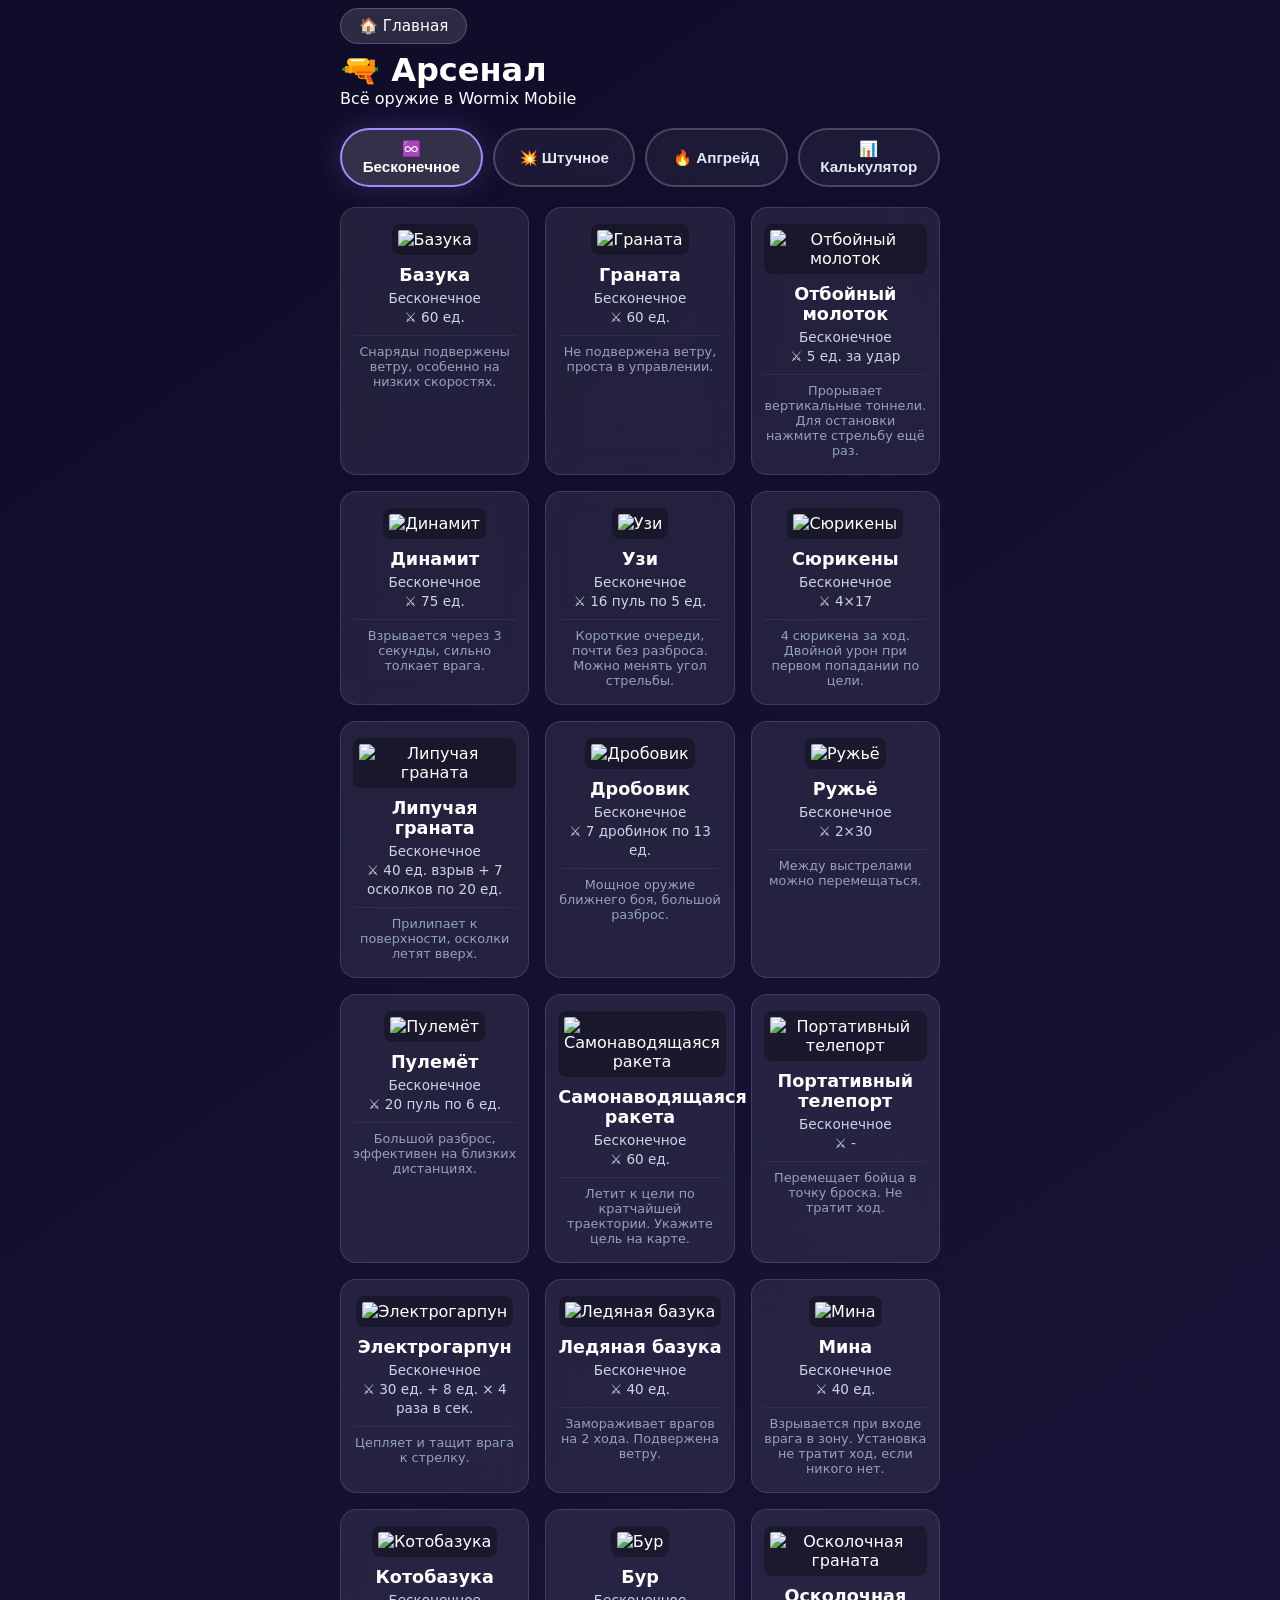
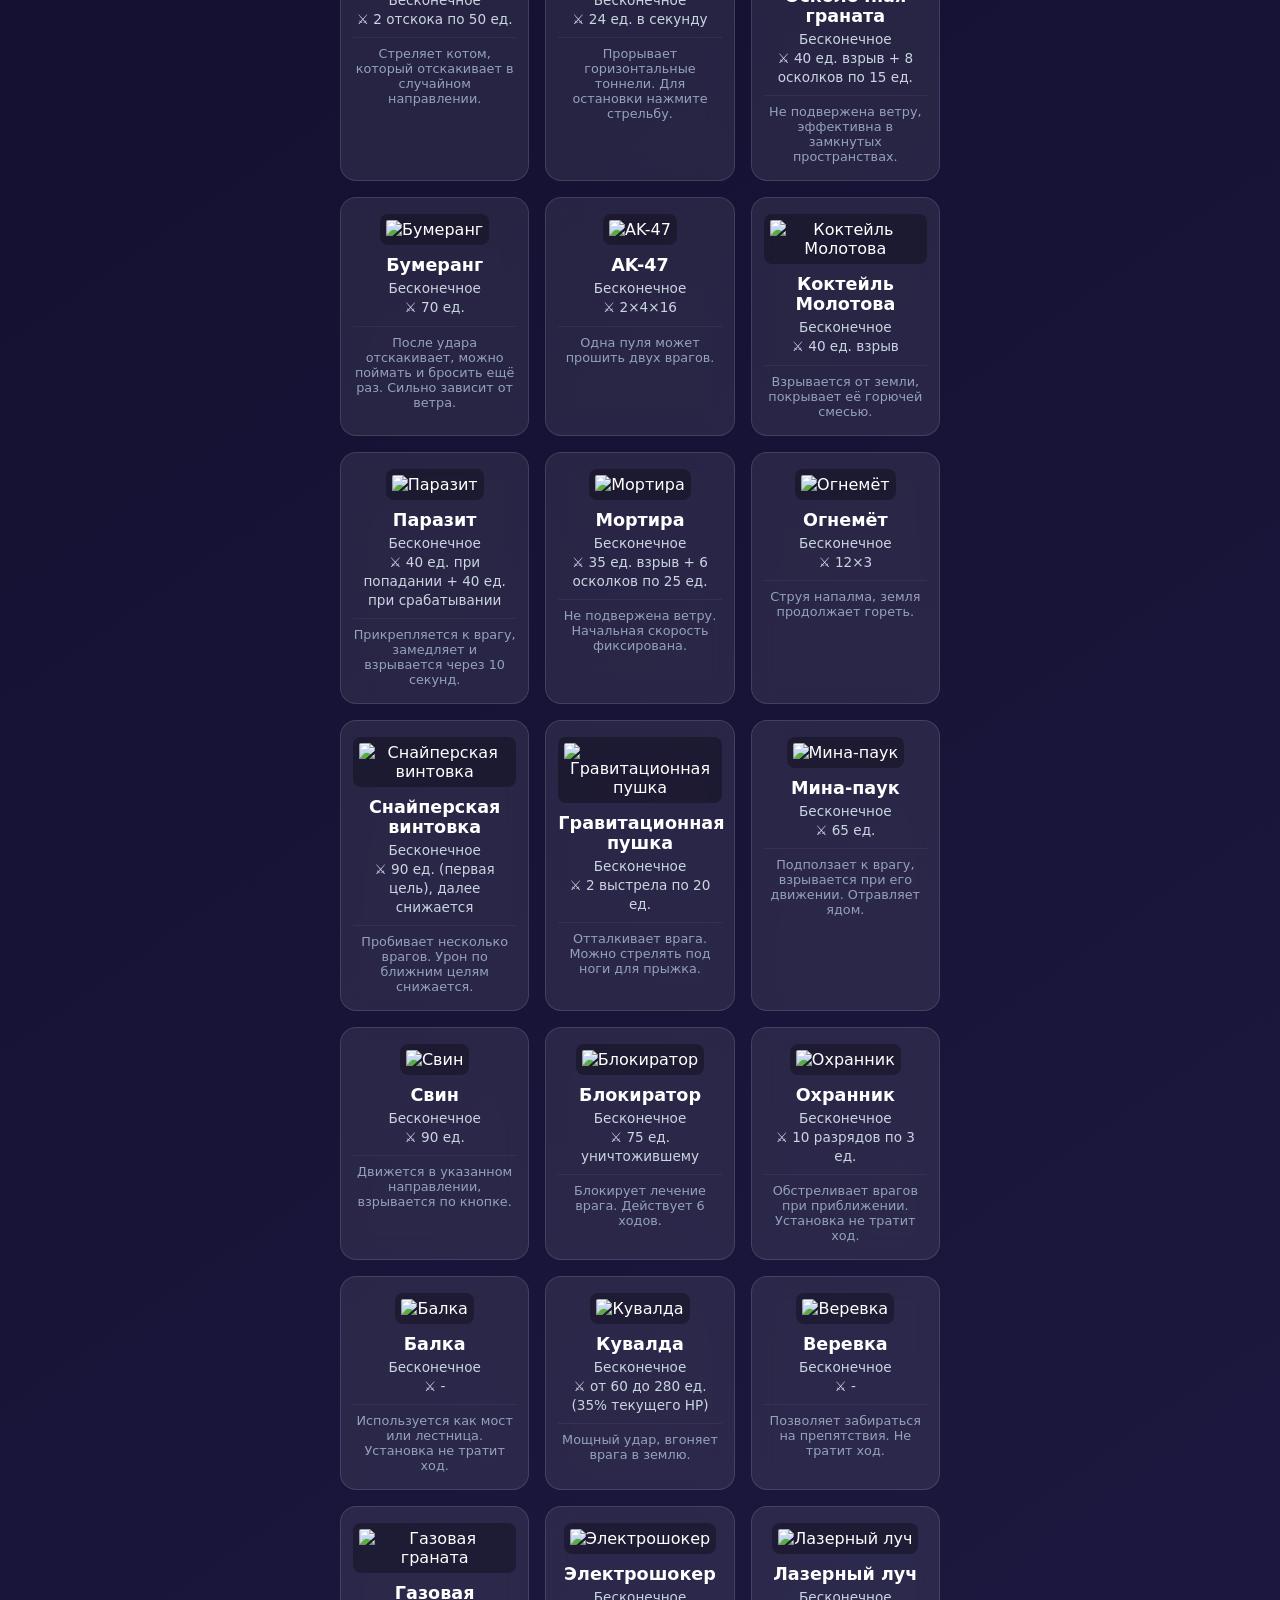
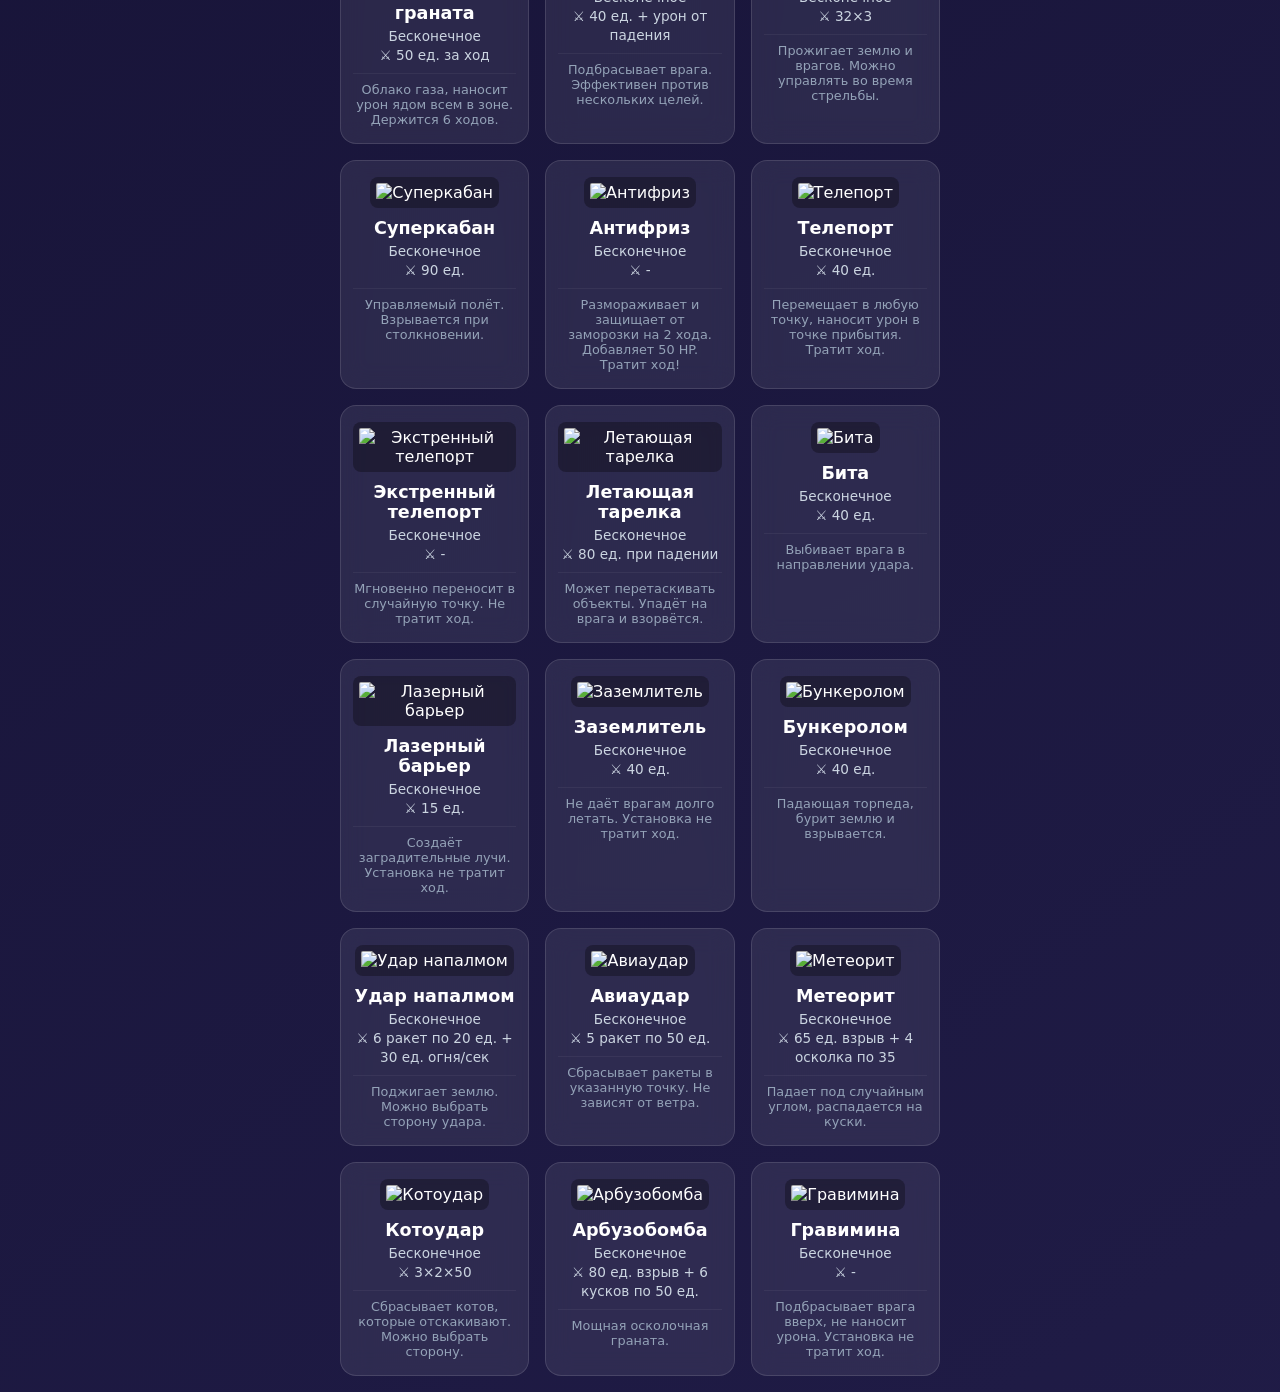
==== arsenal.html @ 3583aa9b "Update arsenal.html" ====
<!DOCTYPE html>
<html lang="ru">
<head>
  <meta charset="UTF-8">
  <meta name="viewport" content="width=device-width, initial-scale=1.0">
  <title>Арсенал — Wormix Information</title>
  <link rel="stylesheet" href="style.css">
  <style>
    /* ===== СТИЛИ ДЛЯ МОДАЛЬНОГО ОКНА (увеличение иконки) ===== */
    .image-modal {
      display: none;
      position: fixed;
      z-index: 9999;
      left: 0;
      top: 0;
      width: 100%;
      height: 100%;
      background-color: rgba(0,0,0,0.85);
      backdrop-filter: blur(6px);
      overflow: auto;
      cursor: pointer;
    }
    .image-modal .modal-content {
      margin: auto;
      display: block;
      max-width: 90%;
      max-height: 90%;
      position: absolute;
      top: 50%;
      left: 50%;
      transform: translate(-50%, -50%);
      border-radius: 12px;
      box-shadow: 0 0 40px rgba(0,0,0,0.8);
    }
    .image-modal .close-btn {
      position: absolute;
      top: 20px;
      right: 35px;
      color: #fff;
      font-size: 40px;
      font-weight: bold;
      transition: 0.3s;
      cursor: pointer;
      z-index: 10000;
      text-shadow: 0 0 20px rgba(0,0,0,0.9);
    }
    .image-modal .close-btn:hover {
      color: #bbb;
    }
  </style>
</head>
<body>
  <!-- Фоновый слой (если есть) -->
  <div id="bg-layer"></div>

  <div class="container">
    <div class="top-nav">
      <a href="index.html" class="back-btn">🏠 Главная</a>
    </div>

    <h1>🔫 Арсенал</h1>
    <p class="subtitle">Всё оружие в Wormix Mobile</p>

    <div class="tabs">
      <button class="tab-btn active" data-tab="infinite">♾️ Бесконечное</button>
      <button class="tab-btn" data-tab="consumable">💥 Штучное</button>
      <button class="tab-btn" data-tab="upgrade">🔥 Апгрейд</button>
      <button class="tab-btn" data-tab="calculator">📊 Калькулятор</button>
    </div>

    <div id="infinite-tab" class="tab-content active">
      <div id="infinite-weapon-list" class="card-grid"></div>
    </div>

    <div id="consumable-tab" class="tab-content">
      <div id="consumable-weapon-list" class="card-grid"></div>
    </div>

    <!-- ===== ОБНОВЛЁННАЯ ВКЛАДКА "АПГРЕЙД" ===== -->
    <div id="upgrade-tab" class="tab-content">
      <p style="color: #fcd34d; text-align: center; font-weight: 600; margin-bottom: 12px;">
        🔥 Больше ресурсов = Дешевле апгрейд.
      </p>
      <div id="upgrade-weapon-list" class="card-grid"></div>
    </div>

    <div id="calculator-tab" class="tab-content">
      <div style="background: rgba(79, 70, 229, 0.1); border-left: 4px solid #818cf8; border-radius: 8px; padding: 16px; margin-bottom: 20px; color: #cbd5e1; font-size: 0.95rem; text-align: left;">
        <p style="margin-bottom: 8px;"><strong>⚠️ Важно:</strong> Точный урон в Wormix рассчитать невозможно – слишком много факторов, которые постоянно меняются: шапки, артефакты, погода, разброс осколков, случайные критические удары и т.д.</p>
        <p style="margin-bottom: 4px;">Но ваш калькулятор решает другую задачу: <strong>не посчитать точный урон, а понять, какое оружие эффективнее при текущих параметрах.</strong></p>
        <p style="margin-top: 8px; font-style: italic; color: #fcd34d;">✨ Магии от калькулятора ждать не стоит.</p>
      </div>

      <p style="color: #94a3b8; text-align: center; margin-bottom: 16px;">Введите свои параметры, чтобы увидеть реальный урон по каждому оружию</p>
      <div style="display: flex; gap: 12px; flex-wrap: wrap; justify-content: center; margin-bottom: 20px;">
        <div style="flex: 1; min-width: 120px;">
          <label style="color: #94a3b8; font-size: 0.9rem;">⚔️ Атака моя</label>
          <input type="number" id="attack-input" value="100" min="0" max="999" style="width:100%; padding:10px; border-radius:12px; border:1px solid rgba(255,255,255,0.15); background:rgba(255,255,255,0.05); color:#fff; font-size:1.1rem;">
        </div>
        <div style="flex: 1; min-width: 120px;">
          <label style="color: #94a3b8; font-size: 0.9rem;">🛡️ Броня противника</label>
          <input type="number" id="armor-input" value="50" min="0" max="999" style="width:100%; padding:10px; border-radius:12px; border:1px solid rgba(255,255,255,0.15); background:rgba(255,255,255,0.05); color:#fff; font-size:1.1rem;">
        </div>
        <button id="calc-btn" style="padding:10px 24px; border-radius:40px; border:none; background:linear-gradient(135deg,#4f46e5,#818cf8); color:#fff; font-weight:700; font-size:1rem; cursor:pointer; transition:0.3s; align-self:flex-end;">Рассчитать</button>
      </div>
      <div id="calculator-results" class="card-grid"></div>

      <div style="margin-top:24px; padding:16px; background:rgba(251,191,36,0.08); border-left:4px solid #fcd34d; border-radius:8px; color:#fcd34d; font-size:0.9rem; text-align:center;">
        ⚠️ Все параметры приблизительные. В реальном бою данные по урону могут отличаться из-за случайных факторов (критические удары, сопротивления, баффы и дебаффы).
      </div>
    </div>
  </div>

  <!-- ===== МОДАЛЬНОЕ ОКНО ДЛЯ УВЕЛИЧЕНИЯ ИКОНКИ ===== -->
  <div id="imageModal" class="image-modal" onclick="closeModal()">
    <span class="close-btn" onclick="closeModal()">&times;</span>
    <img class="modal-content" id="modalImage" src="" alt="Увеличенное изображение">
  </div>

  <script src="arsenal-data.js"></script>
  <script src="render.js"></script>
  <script>
    // Переключение вкладок
    document.querySelectorAll('.tab-btn').forEach(btn => {
      btn.addEventListener('click', function() {
        document.querySelectorAll('.tab-btn').forEach(b => b.classList.remove('active'));
        document.querySelectorAll('.tab-content').forEach(c => c.classList.remove('active'));
        this.classList.add('active');
        const tabId = this.dataset.tab + '-tab';
        document.getElementById(tabId).classList.add('active');
        if (tabId === 'calculator-tab') {
          calculateDamage();
        }
      });
    });

    // ===== ФУНКЦИИ ДЛЯ МОДАЛЬНОГО ОКНА =====
    function openModal(imageSrc) {
      const modal = document.getElementById('imageModal');
      const modalImg = document.getElementById('modalImage');
      modal.style.display = 'block';
      modalImg.src = imageSrc;
      document.body.style.overflow = 'hidden';
    }

    function closeModal() {
      const modal = document.getElementById('imageModal');
      modal.style.display = 'none';
      document.body.style.overflow = '';
    }

    document.addEventListener('keydown', function(e) {
      if (e.key === 'Escape') closeModal();
    });

    // ========== ПАРСИНГ УРОНА ==========
    function parseDamageValue(damageStr) {
      if (!damageStr || damageStr === '—') return { type: 'none', base: 0, display: damageStr || '—', formula: '-' };
      const display = damageStr;

      const rangeMatch = damageStr.match(/от\s*(\d+)\s*(?:до|-)\s*(\d+)/i) || damageStr.match(/(\d+)\s*[-–—]\s*(\d+)/);
      if (rangeMatch) {
        const min = parseInt(rangeMatch[1]), max = parseInt(rangeMatch[2]);
        return { type: 'range', min, max, display, formula: `${min}–${max}` };
      }

      const explosionMatch = damageStr.match(/(\d+)\s*(?:ед\.?)?\s*(?:от\s*)?(?:взрыв|урон)\s*\+\s*(\d+)\s*(?:осколк(?:а|ов)?|куск(?:а|ов)?|част(?:и|ей)?)\s*по\s*(\d+)/i);
      if (explosionMatch) {
        const direct = parseInt(explosionMatch[1]);
        const count = parseInt(explosionMatch[2]);
        const per = parseInt(explosionMatch[3]);
        const base = direct + count * per;
        const formula = `${direct} ед. от взрыва + ${count}×${per} осколки`;
        return { type: 'explosion', direct, count, per, base, display, formula };
      }

      const explosionMultMatch = damageStr.match(/(\d+)\s*(?:ед\.?)?\s*(?:от\s*)?(?:взрыв|урон)\s*\+\s*(\d+)\s*[×x*]\s*(\d+)/i);
      if (explosionMultMatch) {
        const direct = parseInt(explosionMultMatch[1]);
        const count = parseInt(explosionMultMatch[2]);
        const per = parseInt(explosionMultMatch[3]);
        const base = direct + count * per;
        const formula = `${direct} ед. от взрыва + ${count}×${per} осколки`;
        return { type: 'explosion', direct, count, per, base, display, formula };
      }

      const sumMultMatch = damageStr.match(/(\d+)\s*(?:ед\.?)?\s*\+\s*(\d+)\s*[×x*]\s*(\d+)/i);
      if (sumMultMatch) {
        const direct = parseInt(sumMultMatch[1]);
        const count = parseInt(sumMultMatch[2]);
        const per = parseInt(sumMultMatch[3]);
        const base = direct + count * per;
        const formula = `${direct} ед. + ${count}×${per}`;
        return { type: 'explosion', direct, count, per, base, display, formula };
      }

      const hitsMatch = damageStr.match(/(\d+)\s*(?:пуль|осколк(?:а|ов)?|дробинок|ракет|снарядов|разрядов|удар|раз|раза|отскок(?:а|ов)?|выстрел(?:а|ов)?|очеред(?:и|ей)?|кота|кот)\s*по\s*(\d+)/i);
      if (hitsMatch) {
        const count = parseInt(hitsMatch[1]);
        const per = parseInt(hitsMatch[2]);
        const base = count * per;
        const formula = `${count}×${per}`;
        return { type: 'mult', count, per, base, display, formula };
      }

      const multMatch = damageStr.match(/(\d+)\s*[×x*]\s*(\d+)/i);
      if (multMatch) {
        const count = parseInt(multMatch[1]);
        const per = parseInt(multMatch[2]);
        const base = count * per;
        return { type: 'mult', count, per, base, display, formula: `${count}×${per}` };
      }

      const firstNum = damageStr.match(/(\d+)/);
      if (firstNum) {
        const base = parseInt(firstNum[1]);
        return { type: 'simple', base, display, formula: `${base}` };
      }

      return { type: 'none', base: 0, display, formula: '-' };
    }

    // ========== КАЛЬКУЛЯТОР ==========
    function calculateDamage() {
      const container = document.getElementById('calculator-results');
      const attack = parseInt(document.getElementById('attack-input').value) || 0;
      const armor = parseInt(document.getElementById('armor-input').value) || 0;
      if (!container) return;
      container.innerHTML = '';

      const allWeapons = [];
      const excludedIds = [32, 29, 44, 10, 14, 3, 17, 22, 34, 12, 21, 24, 28, 20, 49];

      if (typeof infiniteWeapons !== 'undefined') {
        infiniteWeapons.forEach(w => {
          if (excludedIds.includes(w.id)) return;
          const parsed = parseDamageValue(w.damage);
          if (parsed.type !== 'none' && parsed.base > 0) allWeapons.push({ ...w, parsed, type: 'Бесконечное' });
        });
      }

      if (typeof upgradeWeapons !== 'undefined') {
        upgradeWeapons.forEach(w => {
          if (excludedIds.includes(w.id)) return;
          const parsed = parseDamageValue(w.damage);
          if (parsed.type !== 'none' && parsed.base > 0) allWeapons.push({ ...w, parsed, type: 'Апгрейд' });
        });
      }

      if (allWeapons.length === 0) {
        container.innerHTML = '<p style="color:#94a3b8; text-align:center;">Нет оружия с числовым уроном</p>';
        return;
      }

      allWeapons.sort((a, b) => b.parsed.base - a.parsed.base);
      const denom = attack + armor;
      const coeff = denom === 0 ? 0 : attack / denom;

      allWeapons.forEach(w => {
        const card = document.createElement('div');
        card.className = 'card';

        if (w.parsed.type === 'range') {
          const minReal = Math.round(w.parsed.min * coeff);
          const maxReal = Math.round(w.parsed.max * coeff);
          card.innerHTML = `
            <div class="card-icon"><img src="${w.image}" alt="${w.name}" loading="lazy"></div>
            <h3>${w.name}</h3>
            <div class="info">${w.type}</div>
            <div class="info">⚔️ Базовый урон: ${w.parsed.formula}</div>
            <div class="info" style="color:#fcd34d; font-weight:700; font-size:1.1rem;">💥 Реальный урон: ${minReal}–${maxReal}</div>
            <div class="info" style="font-size:0.85rem; color:#fff; font-weight:700; text-shadow:0 0 10px rgba(0,0,0,0.8);">(при атаке ${attack} / броне ${armor})</div>
          `;
        } else if (w.parsed.type === 'explosion') {
          const directReal = Math.round(w.parsed.direct * coeff);
          const perReal = Math.round(w.parsed.per * coeff);
          const count = w.parsed.count;
          const totalReal = Math.round(w.parsed.base * coeff);
          const detail = `${directReal} ед. от взрыва + ${count}×${perReal} осколки`;
          card.innerHTML = `
            <div class="card-icon"><img src="${w.image}" alt="${w.name}" loading="lazy"></div>
            <h3>${w.name}</h3>
            <div class="info">${w.type}</div>
            <div class="info">⚔️ Базовый урон: ${w.parsed.formula}</div>
            <div class="info" style="color:#fcd34d; font-weight:700; font-size:1.1rem;">💥 Реальный урон: ${totalReal} (${detail})</div>
            <div class="info" style="font-size:0.85rem; color:#fff; font-weight:700; text-shadow:0 0 10px rgba(0,0,0,0.8);">(при атаке ${attack} / броне ${armor})</div>
          `;
        } else if (w.parsed.type === 'mult') {
          const totalReal = Math.round(w.parsed.base * coeff);
          card.innerHTML = `
            <div class="card-icon"><img src="${w.image}" alt="${w.name}" loading="lazy"></div>
            <h3>${w.name}</h3>
            <div class="info">${w.type}</div>
            <div class="info">⚔️ Базовый урон: ${w.parsed.formula}</div>
            <div class="info" style="color:#fcd34d; font-weight:700; font-size:1.1rem;">💥 Реальный урон: ${totalReal}</div>
            <div class="info" style="font-size:0.85rem; color:#fff; font-weight:700; text-shadow:0 0 10px rgba(0,0,0,0.8);">(при атаке ${attack} / броне ${armor})</div>
          `;
        } else {
          const totalReal = Math.round(w.parsed.base * coeff);
          card.innerHTML = `
            <div class="card-icon"><img src="${w.image}" alt="${w.name}" loading="lazy"></div>
            <h3>${w.name}</h3>
            <div class="info">${w.type}</div>
            <div class="info">⚔️ Базовый урон: ${w.parsed.formula}</div>
            <div class="info" style="color:#fcd34d; font-weight:700; font-size:1.1rem;">💥 Реальный урон: ${totalReal}</div>
            <div class="info" style="font-size:0.85rem; color:#fff; font-weight:700; text-shadow:0 0 10px rgba(0,0,0,0.8);">(при атаке ${attack} / броне ${armor})</div>
          `;
        }
        container.appendChild(card);
      });
    }

    document.addEventListener('DOMContentLoaded', function() {
      if (document.getElementById('calculator-tab').classList.contains('active')) calculateDamage();
      document.getElementById('calc-btn').addEventListener('click', calculateDamage);
      ['attack-input', 'armor-input'].forEach(id => {
        document.getElementById(id).addEventListener('input', calculateDamage);
      });
    });
  </script>
</body>
</html>
---- style.css ----
/* ========================================
   ОСНОВНЫЕ СТИЛИ (для всех страниц)
======================================== */
* {
  margin: 0;
  padding: 0;
  box-sizing: border-box;
}

body {
  font-family: system-ui, -apple-system, sans-serif;
  min-height: 100vh;
  padding: 16px;
  color: #fff;
  background: linear-gradient(145deg, #0f0c29, #302b63, #24243e);
  background-size: 400% 400%;
  animation: gradientMove 20s ease infinite;
  position: relative;
}

@keyframes gradientMove {
  0% { background-position: 0% 50%; }
  50% { background-position: 100% 50%; }
  100% { background-position: 0% 50%; }
}

/* ===== ФОНОВЫЙ СЛОЙ С ИКОНКАМИ ===== */
#bg-layer {
  position: fixed;
  top: 0;
  left: 0;
  width: 100%;
  height: 100%;
  z-index: 0;
  pointer-events: none;
  overflow: hidden;
}

.bg-icon {
  position: absolute;
  object-fit: contain;
  transition: transform 0.3s;
}

.bg-icon:hover {
  opacity: 0.15 !important;
  transform: scale(1.1);
}

/* ===== КОНТЕЙНЕР ===== */
.container {
  position: relative;
  z-index: 1;
  max-width: 600px;
  margin: 0 auto;
}

/* ===== ЗАГОЛОВОК ===== */
header {
  text-align: center;
  margin-bottom: 24px;
}

header h1 {
  font-size: 3.5rem;
  margin-bottom: 0;
  background: linear-gradient(135deg, #f7f7fc, #c4b5fd);
  -webkit-background-clip: text;
  -webkit-text-fill-color: transparent;
  text-shadow: 0 0 40px rgba(196, 181, 253, 0.3);
  letter-spacing: 4px;
}

header .subtitle {
  font-size: 1.2rem;
  color: #e2e8f0;
  text-shadow: 0 0 20px rgba(0,0,0,0.7);
  margin-top: -8px;
  text-transform: lowercase;
  letter-spacing: 6px;
  opacity: 0.8;
}

/* ===== КНОПКИ ГЛАВНОЙ ===== */
.menu {
  display: grid;
  grid-template-columns: 1fr 1fr;
  gap: 16px;
}

.menu-btn {
  position: relative;
  display: flex;
  flex-direction: column;
  align-items: center;
  justify-content: center;
  aspect-ratio: 1 / 1;
  background: rgba(255, 255, 255, 0.08);
  backdrop-filter: blur(12px);
  border: 2px solid rgba(255, 255, 255, 0.15);
  border-radius: 24px;
  text-decoration: none;
  color: #fff;
  font-weight: 700;
  overflow: hidden;
  box-shadow: 0 8px 32px rgba(0,0,0,0.5);
  cursor: pointer;
  transition: all 0.3s ease;
}

.menu-btn:hover {
  transform: scale(1.06);
  border-color: #a78bfa;
  box-shadow: 0 0 40px rgba(167, 139, 250, 0.4), 0 8px 32px rgba(0,0,0,0.5);
}

.menu-btn::before {
  content: '';
  position: absolute;
  inset: 0;
  background-size: cover;
  background-position: center;
  opacity: 0.9;
  filter: none;
  transition: 0.3s;
}

/* ===== ПЕРСОНАЖИ ===== */
.menu-btn[data-char="dragon"]::before {
  background: url('https://i.ibb.co/Pvs3f2sr/Screenshot-20260902-161443-Wormix.jpg') no-repeat center center/cover;
}
.menu-btn[data-char="demon"]::before {
  background: url('https://i.ibb.co/Y4DSnW4d/Screenshot-20260902-161455-Wormix.jpg') no-repeat center center/cover;
}
.menu-btn[data-char="robot"]::before {
  background: url('https://i.ibb.co/KzxwXpwc/Screenshot-20260902-161448-Wormix.jpg') no-repeat center center/cover;
}
.menu-btn[data-char="cat"]::before {
  background: url('https://i.ibb.co/trCgGvK/Screenshot-20260902-161503-Wormix.jpg') no-repeat center center/cover;
}
.menu-btn[data-char="dog"]::before {
  background: url('https://i.ibb.co/ZpFR7BGc/Screenshot-20260902-161452-Wormix.jpg') no-repeat center center/cover;
}
.menu-btn[data-char="hare"]::before {
  background: url('https://i.ibb.co/T6zYKPq/Screenshot-20260902-161458-Wormix.jpg') no-repeat center center/cover;
}
.menu-btn[data-char="zombie"]::before {
  background: url('https://i.ibb.co/LX3yMQNm/Screenshot-20260902-161500-Wormix.jpg') no-repeat center center/cover;
}

.menu-btn[data-char="dragon"] { border-color: #f87171; }
.menu-btn[data-char="demon"] { border-color: #a78bfa; }
.menu-btn[data-char="robot"] { border-color: #60a5fa; }
.menu-btn[data-char="cat"] { border-color: #fbbf24; }
.menu-btn[data-char="dog"] { border-color: #34d399; }
.menu-btn[data-char="hare"] { border-color: #f472b6; }
.menu-btn[data-char="zombie"] { border-color: #6ee7b7; }

.menu-btn .btn-label {
  position: relative;
  z-index: 2;
  font-size: 1.3rem;
  font-weight: 900;
  text-transform: uppercase;
  letter-spacing: 1px;
  color: #fff;
  text-shadow: 
    0 0 30px rgba(0,0,0,0.95),
    0 4px 12px rgba(0,0,0,0.9),
    0 0 60px rgba(255,255,255,0.1);
  text-align: center;
  line-height: 1.3;
}

.menu-btn:active {
  animation: explode 0.4s ease forwards;
}
@keyframes explode {
  0% { transform: scale(1); }
  30% { transform: scale(1.15); box-shadow: 0 0 60px rgba(255, 200, 0, 0.7); }
  100% { transform: scale(0.95); box-shadow: 0 0 0px rgba(255, 200, 0, 0); }
}

/* ========================================
   НАВИГАЦИЯ НА ВНУТРЕННИХ СТРАНИЦАХ
======================================== */
.top-nav {
  margin-bottom: 16px;
}
.back-btn {
  background: rgba(255, 255, 255, 0.12);
  padding: 8px 18px;
  border-radius: 40px;
  color: #fff;
  text-decoration: none;
  font-size: 0.95rem;
  border: 1px solid rgba(255, 255, 255, 0.2);
  backdrop-filter: blur(4px);
}
.back-btn:hover {
  background: rgba(255, 255, 255, 0.25);
}

/* ========================================
   ВКЛАДКИ
======================================== */
.tabs {
  display: flex;
  gap: 10px;
  margin: 20px 0 10px;
  justify-content: center;
}
.tab-btn {
  padding: 10px 20px;
  border: 2px solid rgba(255, 255, 255, 0.2);
  border-radius: 40px;
  background: rgba(255, 255, 255, 0.05);
  color: #e2e8f0;
  font-size: 0.95rem;
  font-weight: 600;
  cursor: pointer;
  transition: 0.3s;
  backdrop-filter: blur(4px);
  flex: 1;
  max-width: 180px;
}
.tab-btn.active {
  background: rgba(255, 255, 255, 0.15);
  border-color: #a78bfa;
  color: #fff;
  box-shadow: 0 0 30px rgba(167, 139, 250, 0.2);
}
.tab-btn:active {
  transform: scale(0.95);
}
.tab-content {
  display: none;
}
.tab-content.active {
  display: block;
}

/* ========================================
   КАРТОЧКИ (сетка)
======================================== */
.card-grid {
  display: grid;
  grid-template-columns: repeat(auto-fill, minmax(160px, 1fr));
  gap: 16px;
  margin-top: 20px;
}

/* ===== ДЛЯ ВКЛАДКИ "АПГРЕЙД" – 2 КАРТОЧКИ В РЯД ===== */
#upgrade-tab .card-grid {
  grid-template-columns: 1fr 1fr;
}

.card {
  background: rgba(255, 255, 255, 0.08);
  backdrop-filter: blur(12px);
  border: 1px solid rgba(255, 255, 255, 0.12);
  border-radius: 16px;
  padding: 16px 12px;
  text-align: center;
  transition: 0.3s;
  cursor: default;
}
.card:hover {
  transform: translateY(-4px);
  border-color: #a78bfa;
  box-shadow: 0 8px 24px rgba(0, 0, 0, 0.4);
}
.card-icon img {
  width: 64px;
  height: 64px;
  object-fit: contain;
  border-radius: 8px;
  background: rgba(0, 0, 0, 0.3);
  padding: 6px;
}
.card h3 {
  font-size: 1.1rem;
  margin: 10px 0 4px;
  color: #fff;
}
.card .info {
  font-size: 0.85rem;
  color: #cbd5e1;
  line-height: 1.4;
}
.card .comment {
  font-size: 0.8rem;
  color: #94a3b8;
  margin-top: 8px;
  border-top: 1px solid rgba(255,255,255,0.05);
  padding-top: 8px;
}

/* ========================================
   МОДАЛЬНОЕ ОКНО (увеличение иконки)
======================================== */
.image-modal {
  display: none;
  position: fixed;
  z-index: 9999;
  left: 0;
  top: 0;
  width: 100%;
  height: 100%;
  background-color: rgba(0,0,0,0.85);
  backdrop-filter: blur(6px);
  overflow: auto;
  cursor: pointer;
}
.image-modal .modal-content {
  margin: auto;
  display: block;
  max-width: 90%;
  max-height: 90%;
  position: absolute;
  top: 50%;
  left: 50%;
  transform: translate(-50%, -50%);
  border-radius: 12px;
  box-shadow: 0 0 40px rgba(0,0,0,0.8);
}
.image-modal .close-btn {
  position: absolute;
  top: 20px;
  right: 35px;
  color: #fff;
  font-size: 40px;
  font-weight: bold;
  transition: 0.3s;
  cursor: pointer;
  z-index: 10000;
  text-shadow: 0 0 20px rgba(0,0,0,0.9);
}
.image-modal .close-btn:hover {
  color: #bbb;
}

/* ========================================
   АДАПТАЦИЯ ПОД ТЕЛЕФОН
======================================== */
@media (max-width: 480px) {
  .menu-btn {
    aspect-ratio: 1 / 1;
    border-radius: 20px;
  }
  .menu-btn .btn-label {
    font-size: 1.0rem;
  }
  .card-grid {
    grid-template-columns: repeat(auto-fill, minmax(140px, 1fr));
    gap: 12px;
  }
  /* На телефоне апгрейды тоже 2 в ряд (оставляем) */
  #upgrade-tab .card-grid {
    grid-template-columns: 1fr 1fr;
  }
  .tab-btn {
    font-size: 0.8rem;
    padding: 8px 12px;
    max-width: 140px;
  }
  header h1 {
    font-size: 2.8rem;
  }
  header .subtitle {
    font-size: 1rem;
    letter-spacing: 4px;
  }
}
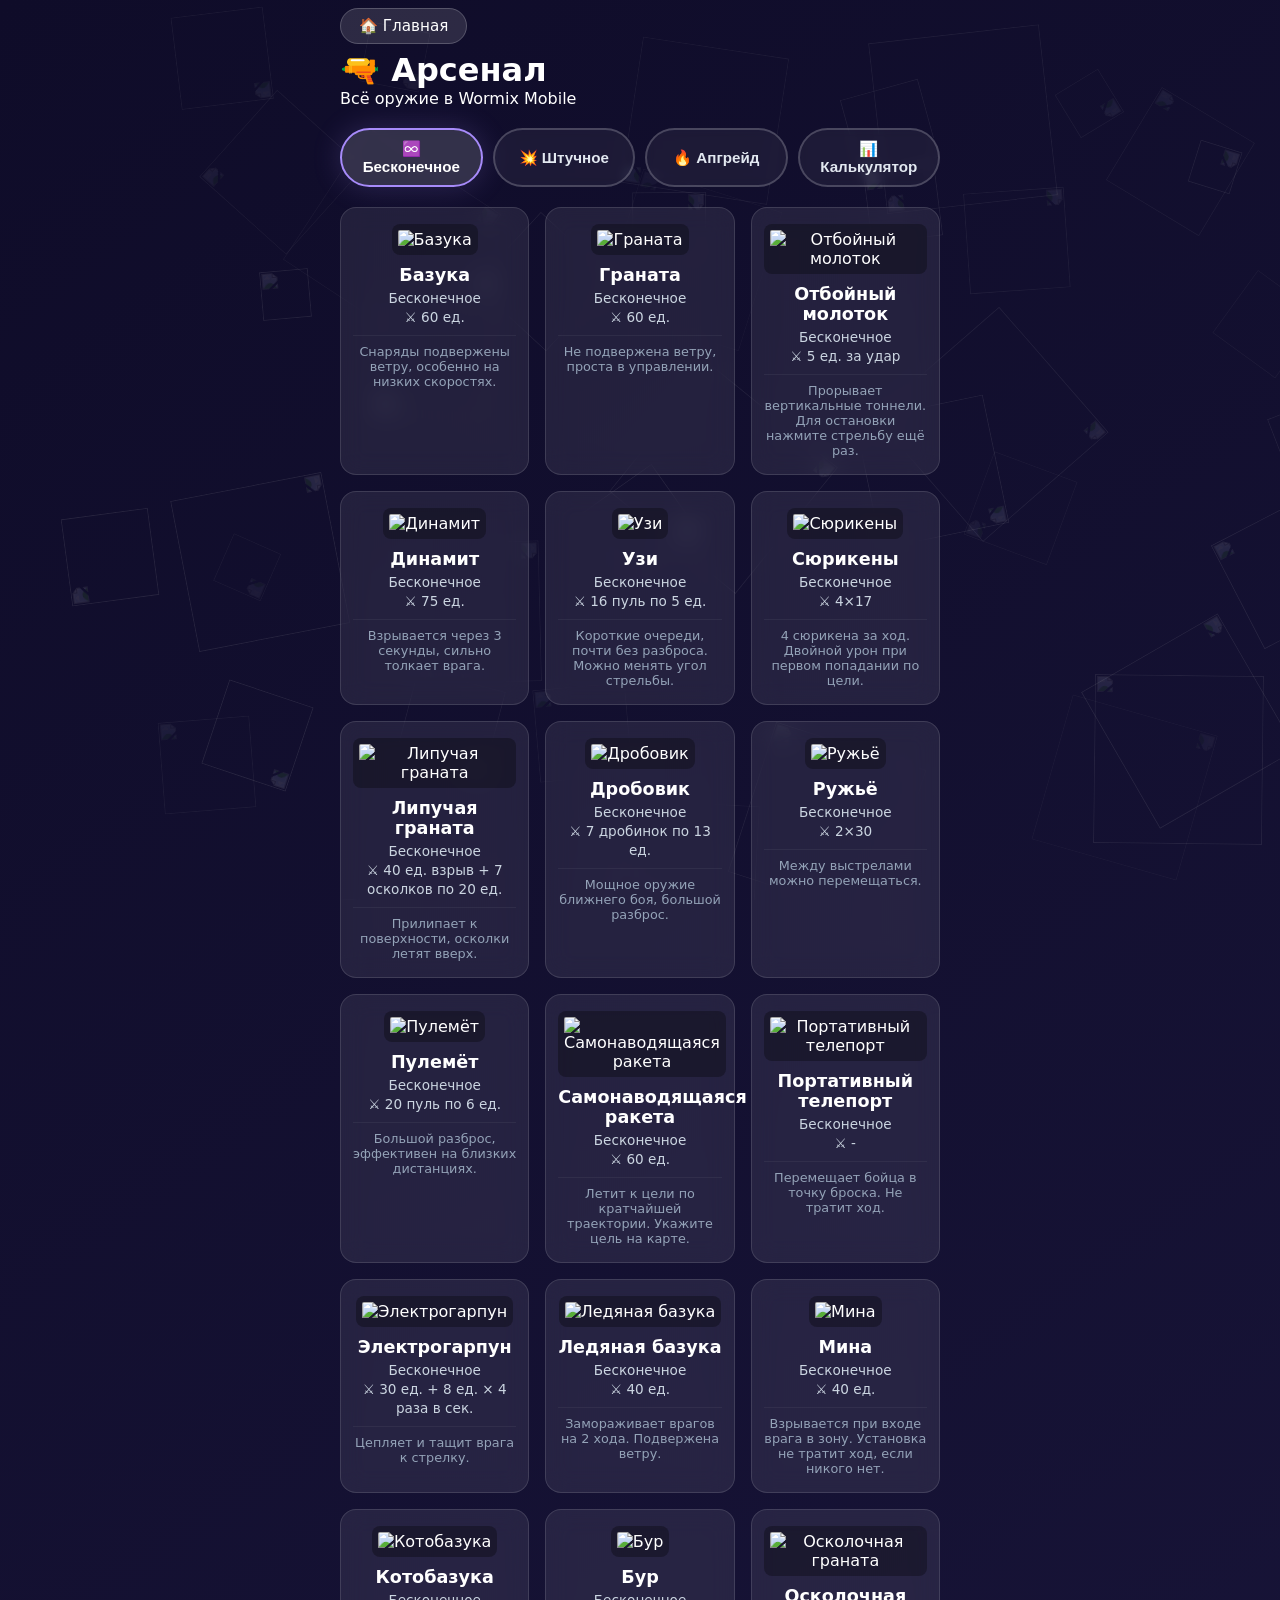
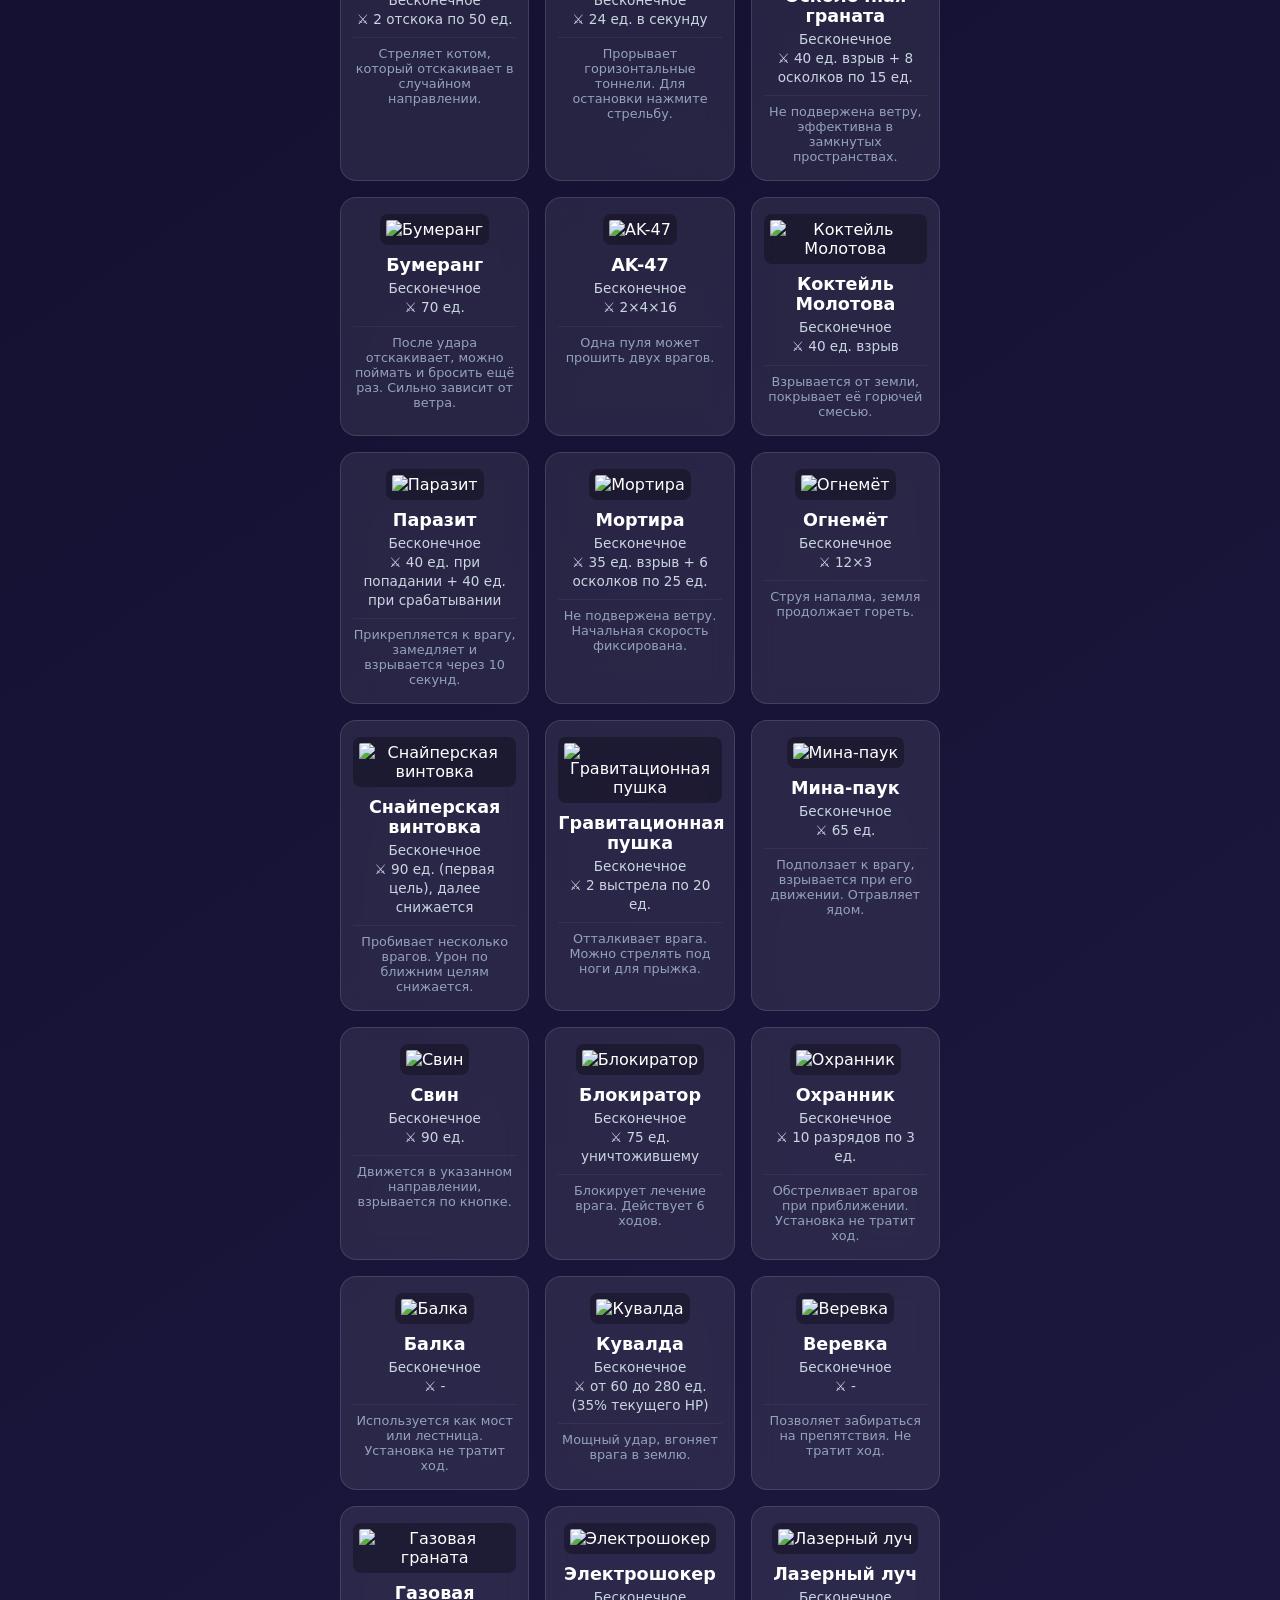
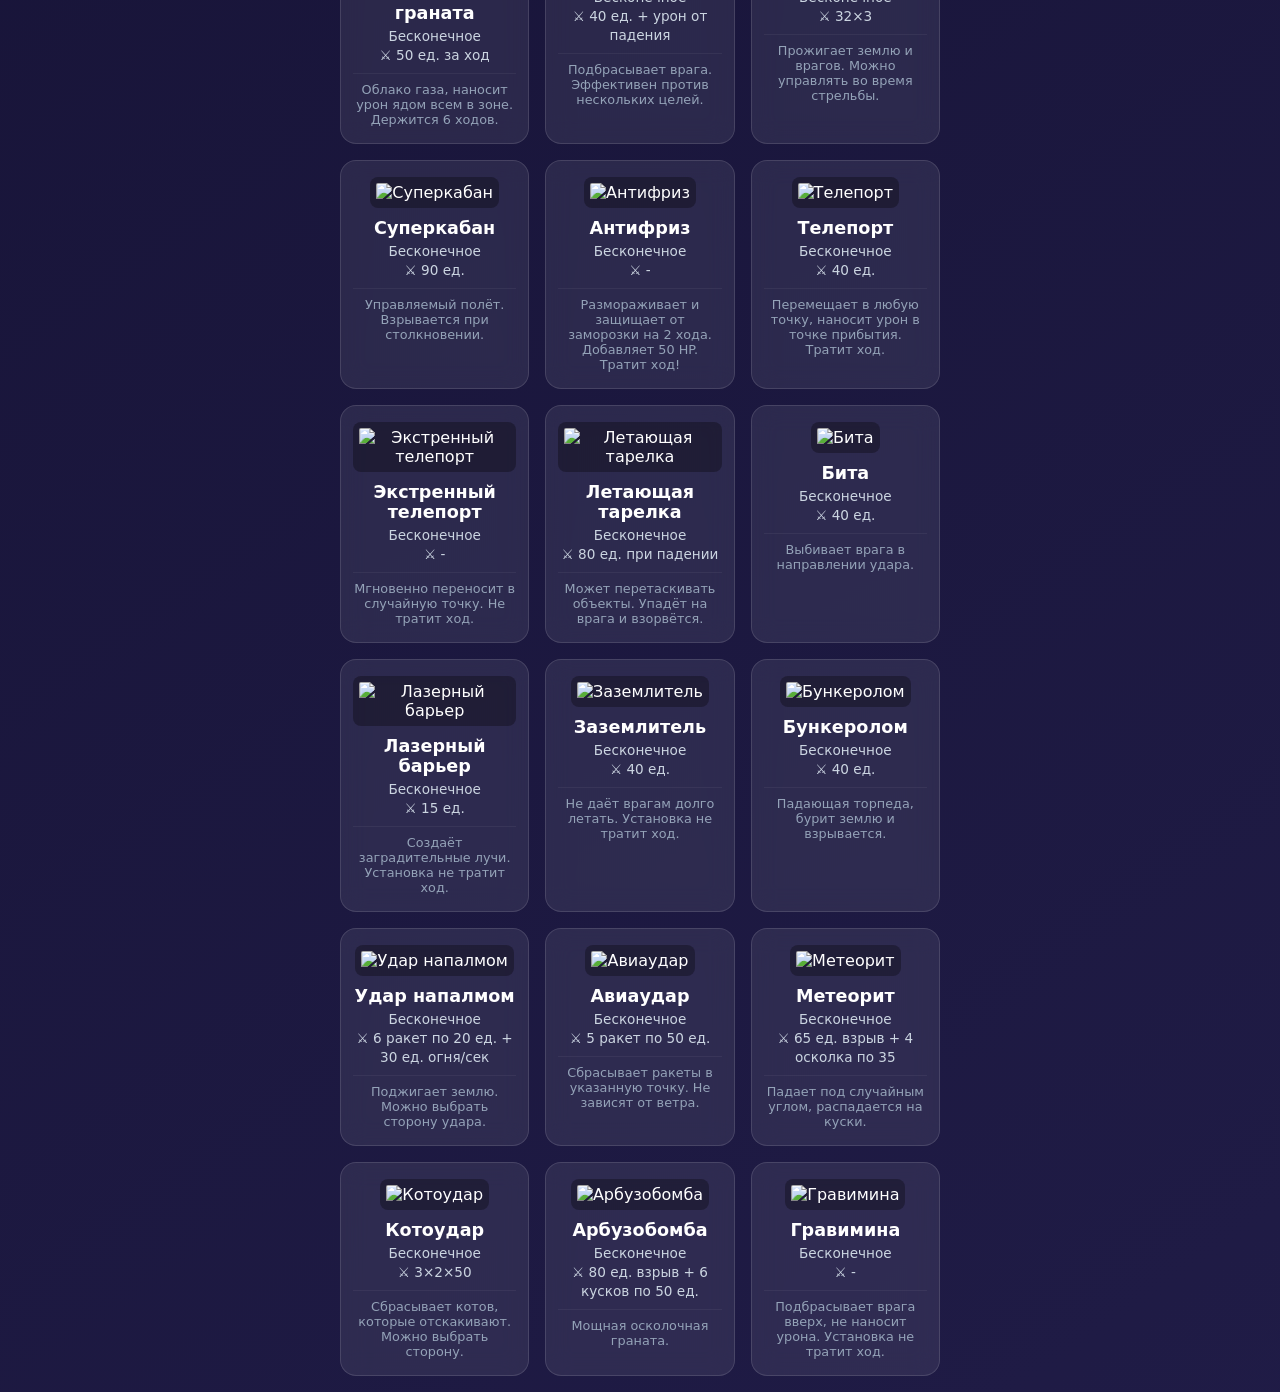
==== commit f955255a: "Update arsenal.html" ====
--- a/arsenal.html
+++ b/arsenal.html
@@ -6,7 +6,6 @@
   <title>Арсенал — Wormix Information</title>
   <link rel="stylesheet" href="style.css">
   <style>
-    /* ===== СТИЛИ ДЛЯ МОДАЛЬНОГО ОКНА (увеличение иконки) ===== */
     .image-modal {
       display: none;
       position: fixed;
@@ -24,9 +23,9 @@
       margin: auto;
       display: block;
       max-width: 90%;
-      max-height: 90%;
+      max-height: 80%;
       position: absolute;
-      top: 50%;
+      top: 45%;
       left: 50%;
       transform: translate(-50%, -50%);
       border-radius: 12px;
@@ -47,10 +46,29 @@
     .image-modal .close-btn:hover {
       color: #bbb;
     }
+    #modalCaption {
+      position: absolute;
+      bottom: 40px;
+      left: 0;
+      width: 100%;
+      text-align: center;
+      pointer-events: none;
+    }
+    .tip-text {
+      color: #cbd5e1;
+      text-align: center;
+      font-style: italic;
+      font-size: 0.95rem;
+      background: rgba(255,255,255,0.05);
+      padding: 8px 12px;
+      border-radius: 40px;
+      margin-top: 8px;
+      border: 1px solid rgba(255,255,255,0.05);
+      backdrop-filter: blur(4px);
+    }
   </style>
 </head>
 <body>
-  <!-- Фоновый слой (если есть) -->
   <div id="bg-layer"></div>
 
   <div class="container">
@@ -76,21 +94,22 @@
       <div id="consumable-weapon-list" class="card-grid"></div>
     </div>
 
-    <!-- ===== ОБНОВЛЁННАЯ ВКЛАДКА "АПГРЕЙД" ===== -->
     <div id="upgrade-tab" class="tab-content">
       <p style="color: #fcd34d; text-align: center; font-weight: 600; margin-bottom: 12px;">
-        🔥 Больше ресурсов = Дешевле апгрейд.
+        🔥 Самый нужный арсенал для битв
       </p>
+      <!-- Подсказка -->
+      <div class="tip-text">👆 Нажми на иконку — она увеличится</div>
       <div id="upgrade-weapon-list" class="card-grid"></div>
     </div>
 
     <div id="calculator-tab" class="tab-content">
+      <!-- ... калькулятор остаётся без изменений ... -->
       <div style="background: rgba(79, 70, 229, 0.1); border-left: 4px solid #818cf8; border-radius: 8px; padding: 16px; margin-bottom: 20px; color: #cbd5e1; font-size: 0.95rem; text-align: left;">
         <p style="margin-bottom: 8px;"><strong>⚠️ Важно:</strong> Точный урон в Wormix рассчитать невозможно – слишком много факторов, которые постоянно меняются: шапки, артефакты, погода, разброс осколков, случайные критические удары и т.д.</p>
         <p style="margin-bottom: 4px;">Но ваш калькулятор решает другую задачу: <strong>не посчитать точный урон, а понять, какое оружие эффективнее при текущих параметрах.</strong></p>
         <p style="margin-top: 8px; font-style: italic; color: #fcd34d;">✨ Магии от калькулятора ждать не стоит.</p>
       </div>
-
       <p style="color: #94a3b8; text-align: center; margin-bottom: 16px;">Введите свои параметры, чтобы увидеть реальный урон по каждому оружию</p>
       <div style="display: flex; gap: 12px; flex-wrap: wrap; justify-content: center; margin-bottom: 20px;">
         <div style="flex: 1; min-width: 120px;">
@@ -104,17 +123,16 @@
         <button id="calc-btn" style="padding:10px 24px; border-radius:40px; border:none; background:linear-gradient(135deg,#4f46e5,#818cf8); color:#fff; font-weight:700; font-size:1rem; cursor:pointer; transition:0.3s; align-self:flex-end;">Рассчитать</button>
       </div>
       <div id="calculator-results" class="card-grid"></div>
-
       <div style="margin-top:24px; padding:16px; background:rgba(251,191,36,0.08); border-left:4px solid #fcd34d; border-radius:8px; color:#fcd34d; font-size:0.9rem; text-align:center;">
         ⚠️ Все параметры приблизительные. В реальном бою данные по урону могут отличаться из-за случайных факторов (критические удары, сопротивления, баффы и дебаффы).
       </div>
     </div>
   </div>
 
-  <!-- ===== МОДАЛЬНОЕ ОКНО ДЛЯ УВЕЛИЧЕНИЯ ИКОНКИ ===== -->
   <div id="imageModal" class="image-modal" onclick="closeModal()">
     <span class="close-btn" onclick="closeModal()">&times;</span>
     <img class="modal-content" id="modalImage" src="" alt="Увеличенное изображение">
+    <div id="modalCaption"></div>
   </div>
 
   <script src="arsenal-data.js"></script>
@@ -134,12 +152,19 @@
       });
     });
 
-    // ===== ФУНКЦИИ ДЛЯ МОДАЛЬНОГО ОКНА =====
-    function openModal(imageSrc) {
+    // ===== МОДАЛЬНОЕ ОКНО =====
+    function openModal(imageSrc, weaponName) {
       const modal = document.getElementById('imageModal');
       const modalImg = document.getElementById('modalImage');
+      const modalCaption = document.getElementById('modalCaption');
       modal.style.display = 'block';
       modalImg.src = imageSrc;
+      modalCaption.innerHTML = `
+        <div style="text-align:center; margin-top: 12px;">
+          <div style="font-size: 1.4rem; color: #fff; font-weight: 700;">${weaponName}</div>
+          <div style="font-size: 2rem; font-weight: 900; color: #fcd34d; letter-spacing: 4px; margin-top: 4px; text-transform: uppercase;">Апгрейд</div>
+        </div>
+      `;
       document.body.style.overflow = 'hidden';
     }
 
@@ -153,7 +178,7 @@
       if (e.key === 'Escape') closeModal();
     });
 
-    // ========== ПАРСИНГ УРОНА ==========
+    // ========== КАЛЬКУЛЯТОР (полный код, без изменений) ==========
     function parseDamageValue(damageStr) {
       if (!damageStr || damageStr === '—') return { type: 'none', base: 0, display: damageStr || '—', formula: '-' };
       const display = damageStr;
@@ -220,7 +245,6 @@
       return { type: 'none', base: 0, display, formula: '-' };
     }
 
-    // ========== КАЛЬКУЛЯТОР ==========
     function calculateDamage() {
       const container = document.getElementById('calculator-results');
       const attack = parseInt(document.getElementById('attack-input').value) || 0;
@@ -229,7 +253,7 @@
       container.innerHTML = '';
 
       const allWeapons = [];
-      const excludedIds = [32, 29, 44, 10, 14, 3, 17, 22, 34, 12, 21, 24, 28, 20, 49];
+      const excludedIds = [32, 29, 44, 3, 17, 22, 34, 21, 24, 28, 20, 49];
 
       if (typeof infiniteWeapons !== 'undefined') {
         infiniteWeapons.forEach(w => {
@@ -239,11 +263,10 @@
         });
       }
 
-      if (typeof upgradeWeapons !== 'undefined') {
-        upgradeWeapons.forEach(w => {
-          if (excludedIds.includes(w.id)) return;
+      if (typeof consumableWeapons !== 'undefined') {
+        consumableWeapons.forEach(w => {
           const parsed = parseDamageValue(w.damage);
-          if (parsed.type !== 'none' && parsed.base > 0) allWeapons.push({ ...w, parsed, type: 'Апгрейд' });
+          if (parsed.type !== 'none' && parsed.base > 0) allWeapons.push({ ...w, parsed, type: 'Штучное' });
         });
       }
 
@@ -318,5 +341,6 @@
       });
     });
   </script>
+  <script src="bg-generator.js"></script>
 </body>
 </html>
--- a/style.css
+++ b/style.css
@@ -81,10 +81,10 @@
   opacity: 0.8;
 }
 
-/* ===== КНОПКИ ГЛАВНОЙ ===== */
+/* ===== КНОПКИ ГЛАВНОЙ (3 В РЯД) ===== */
 .menu {
   display: grid;
-  grid-template-columns: 1fr 1fr;
+  grid-template-columns: repeat(3, 1fr);
   gap: 16px;
 }
 
@@ -316,9 +316,9 @@
   margin: auto;
   display: block;
   max-width: 90%;
-  max-height: 90%;
-  position: absolute;
-  top: 50%;
+  max-height: 80%;
+  position: absolute;
+  top: 45%;
   left: 50%;
   transform: translate(-50%, -50%);
   border-radius: 12px;
@@ -339,11 +339,22 @@
 .image-modal .close-btn:hover {
   color: #bbb;
 }
+#modalCaption {
+  position: absolute;
+  bottom: 40px;
+  left: 0;
+  width: 100%;
+  text-align: center;
+  pointer-events: none;
+}
 
 /* ========================================
    АДАПТАЦИЯ ПОД ТЕЛЕФОН
 ======================================== */
 @media (max-width: 480px) {
+  .menu {
+    grid-template-columns: repeat(2, 1fr);
+  }
   .menu-btn {
     aspect-ratio: 1 / 1;
     border-radius: 20px;
@@ -355,7 +366,6 @@
     grid-template-columns: repeat(auto-fill, minmax(140px, 1fr));
     gap: 12px;
   }
-  /* На телефоне апгрейды тоже 2 в ряд (оставляем) */
   #upgrade-tab .card-grid {
     grid-template-columns: 1fr 1fr;
   }
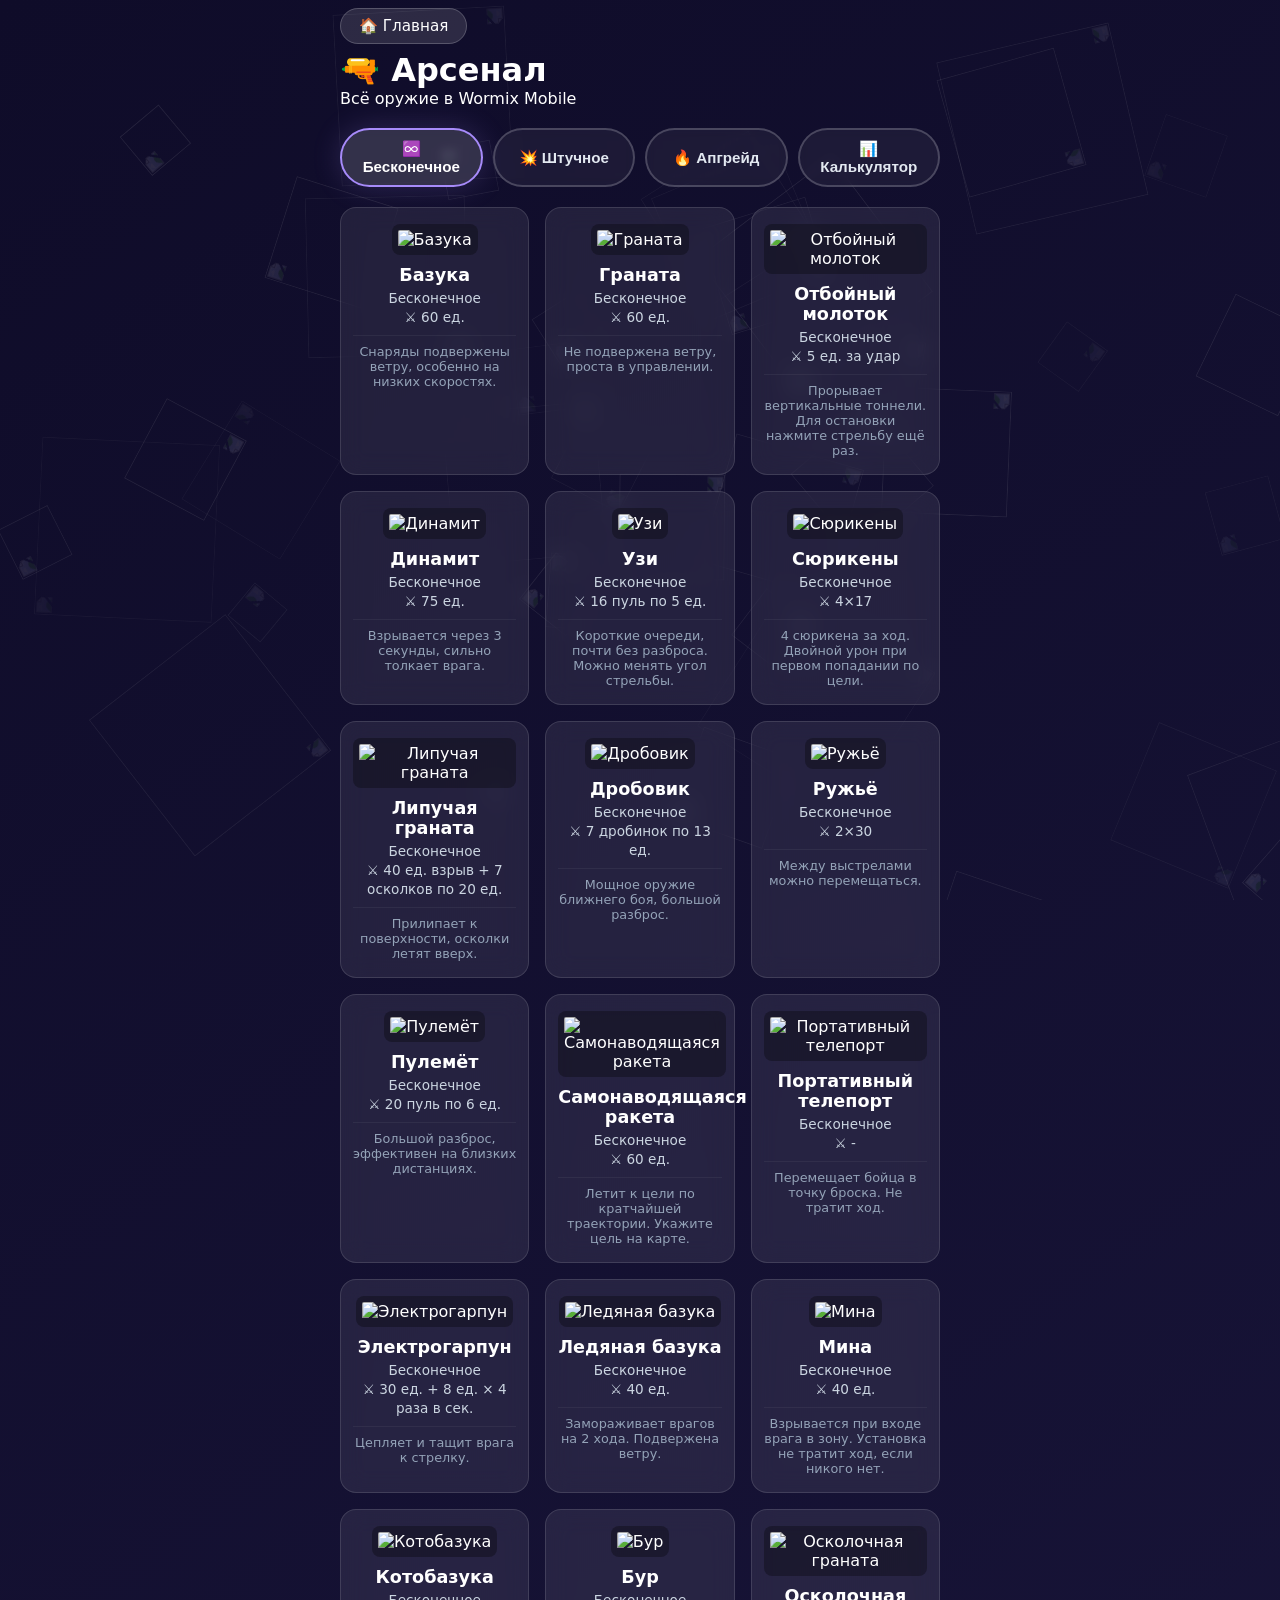
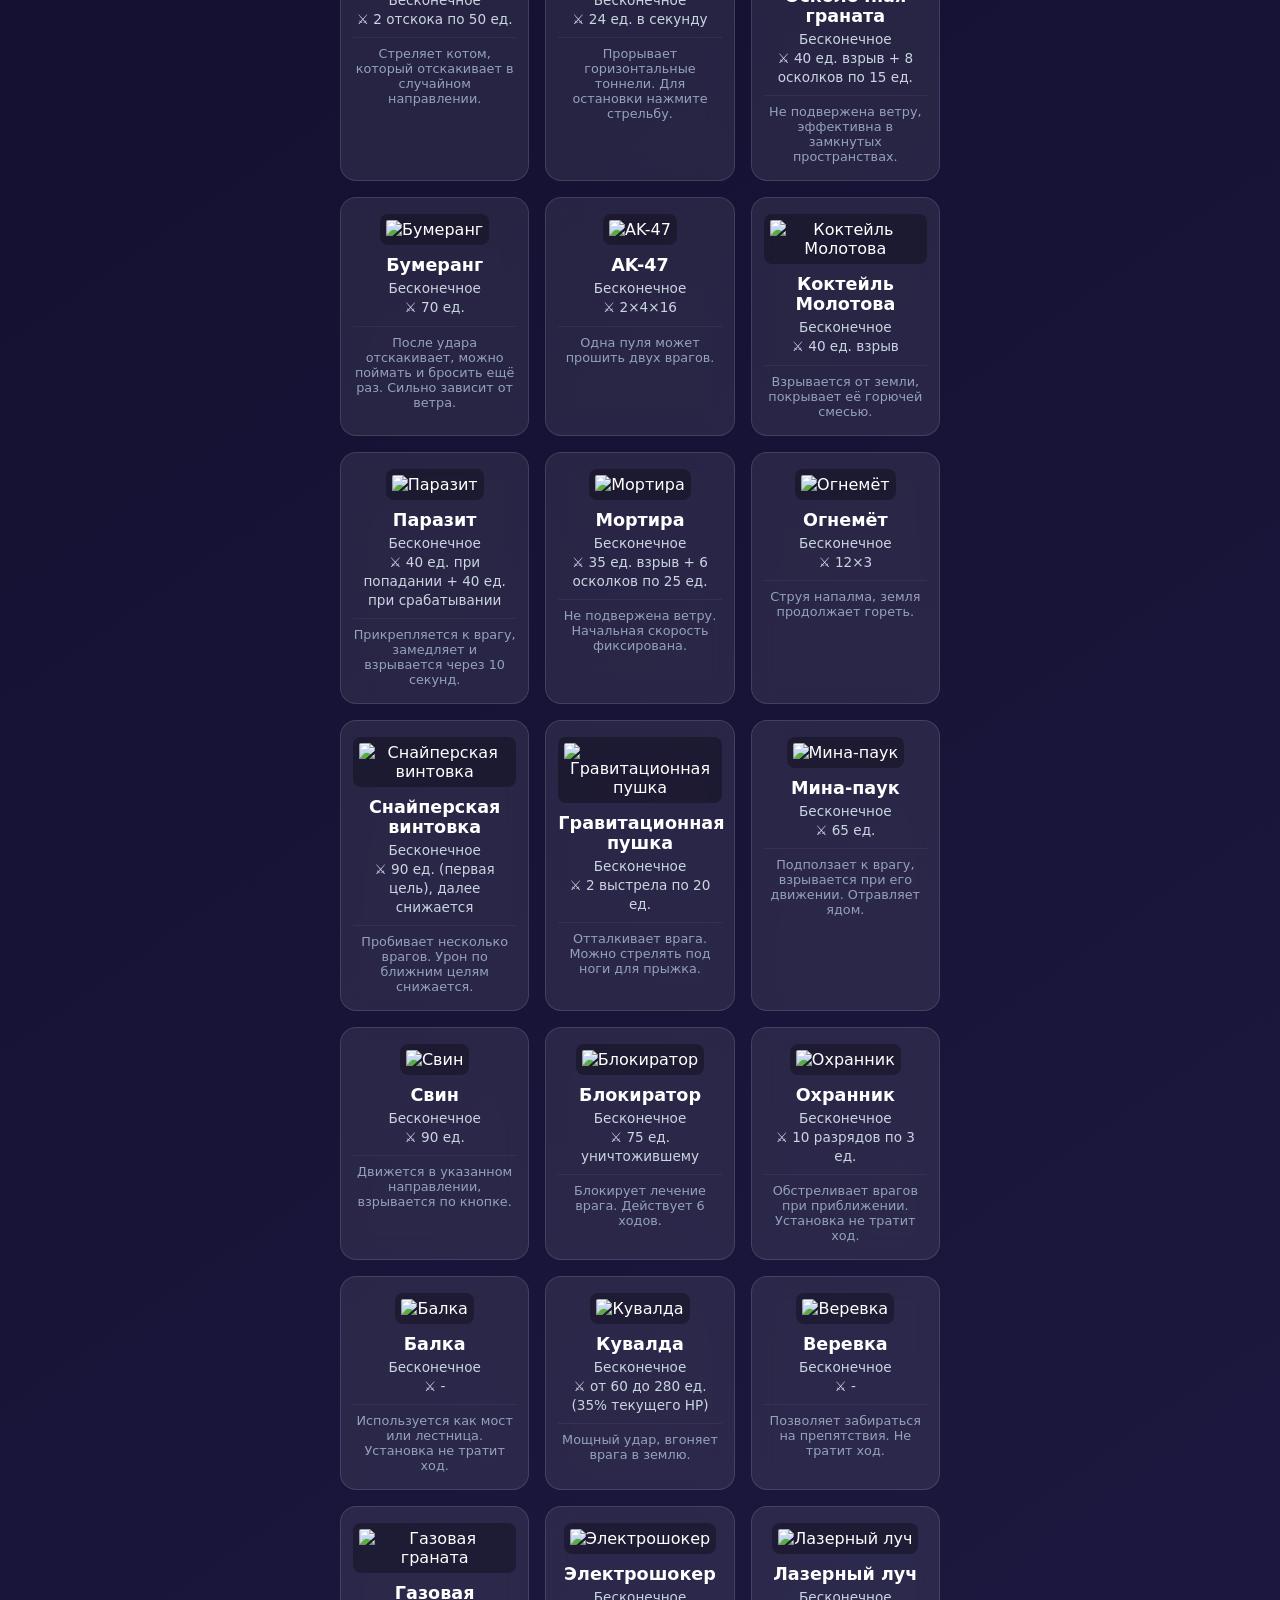
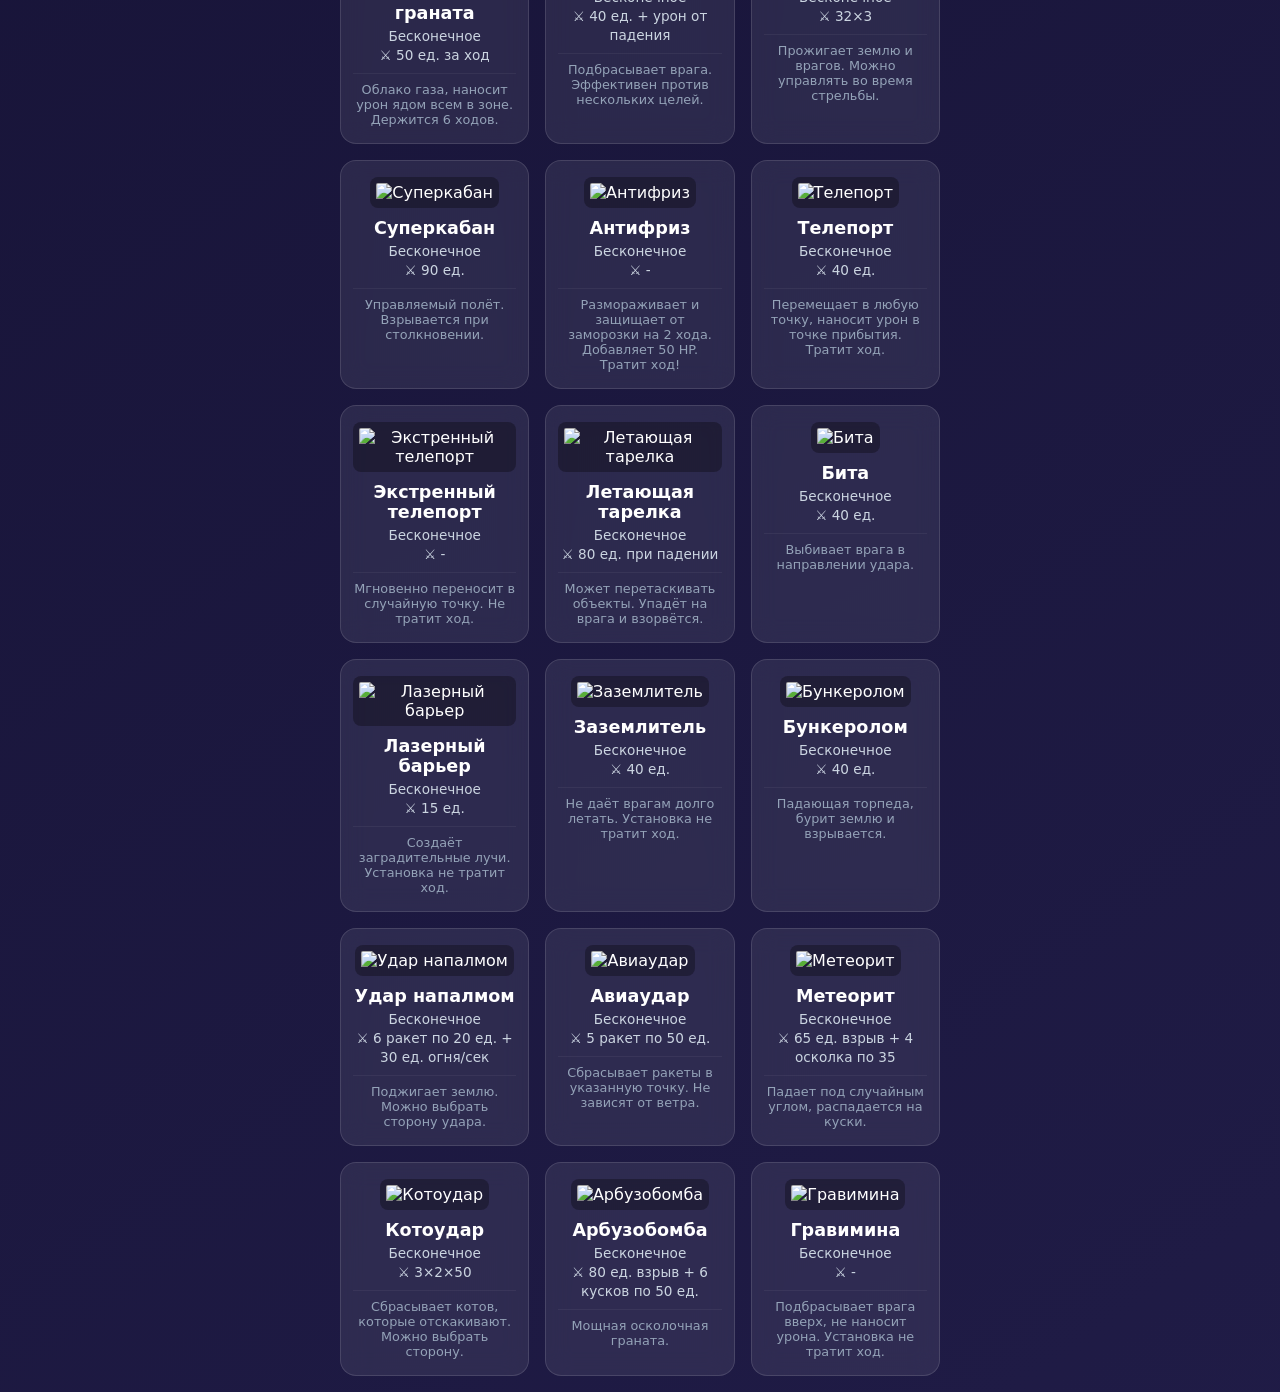
==== commit 66cda53f: "Update arsenal.html" ====
--- a/arsenal.html
+++ b/arsenal.html
@@ -342,5 +342,6 @@
     });
   </script>
   <script src="bg-generator.js"></script>
+  <script src="scroll-top.js"></script>
 </body>
 </html>
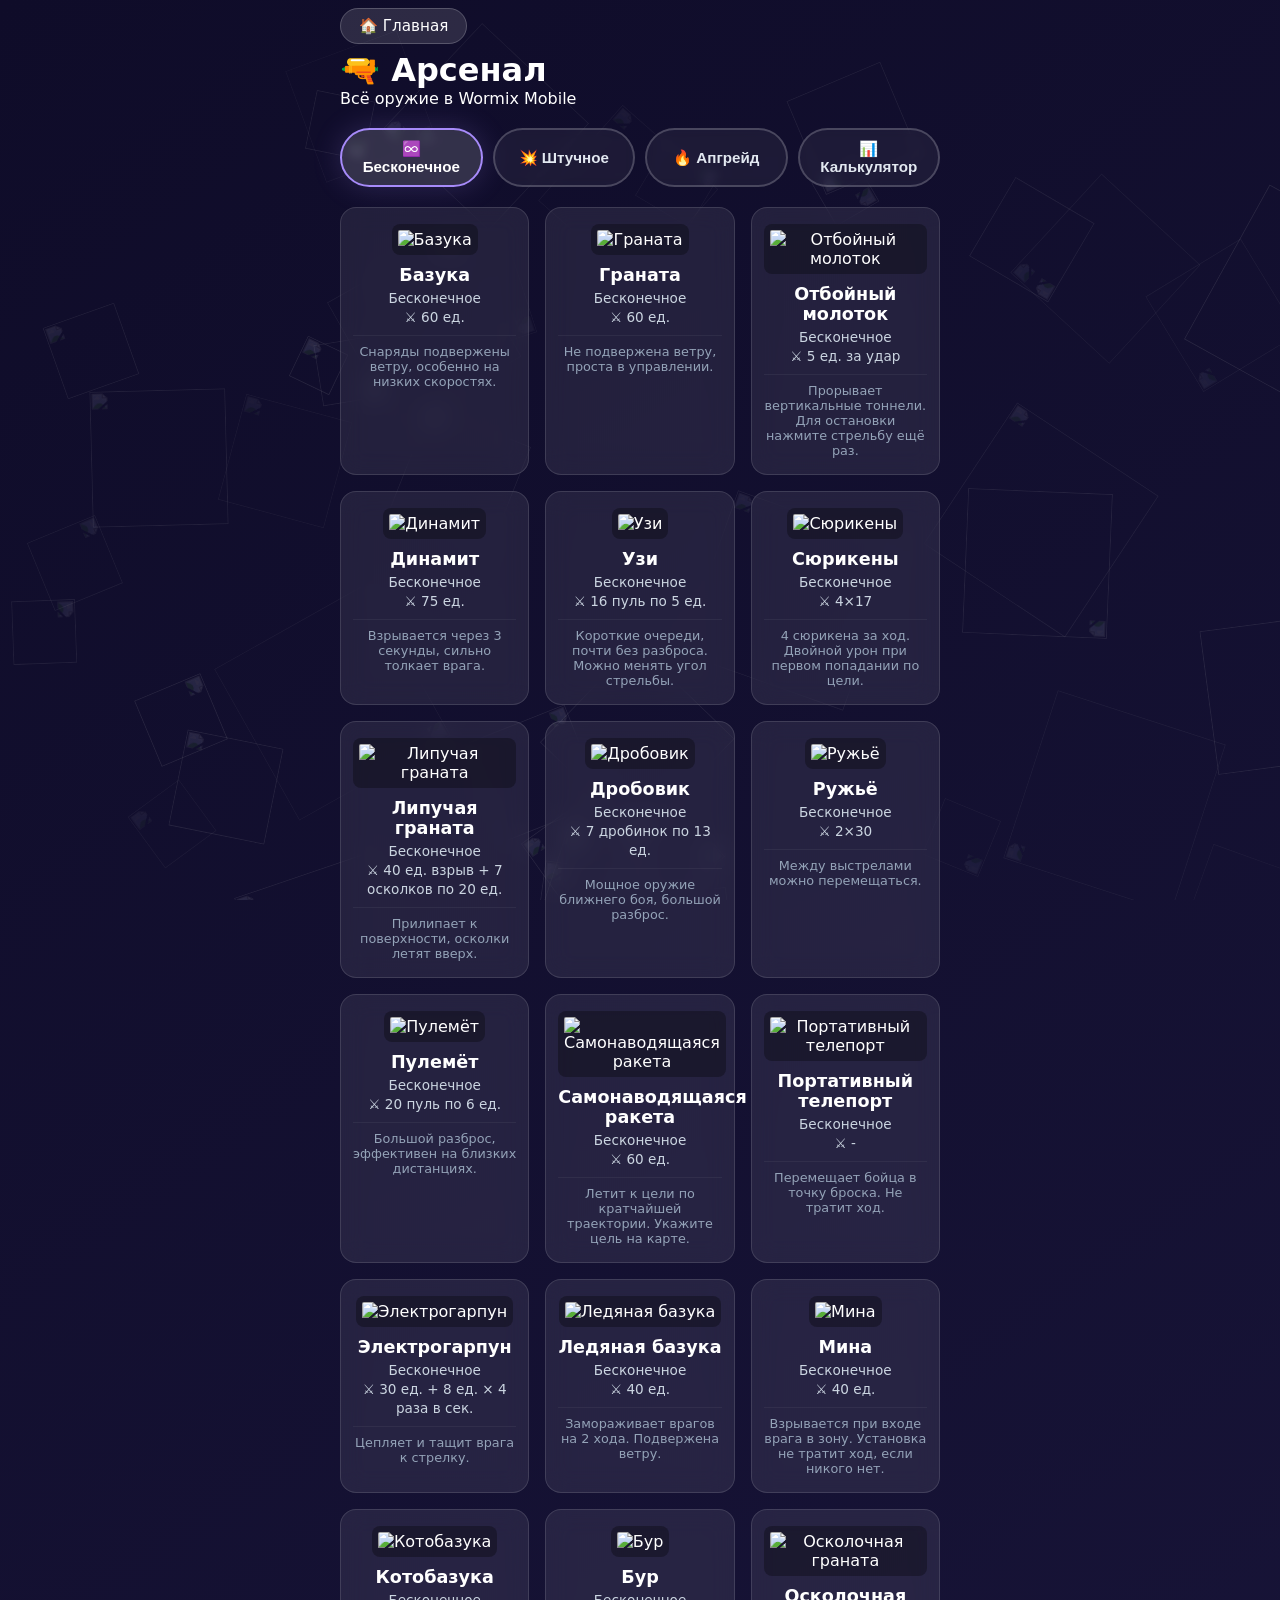
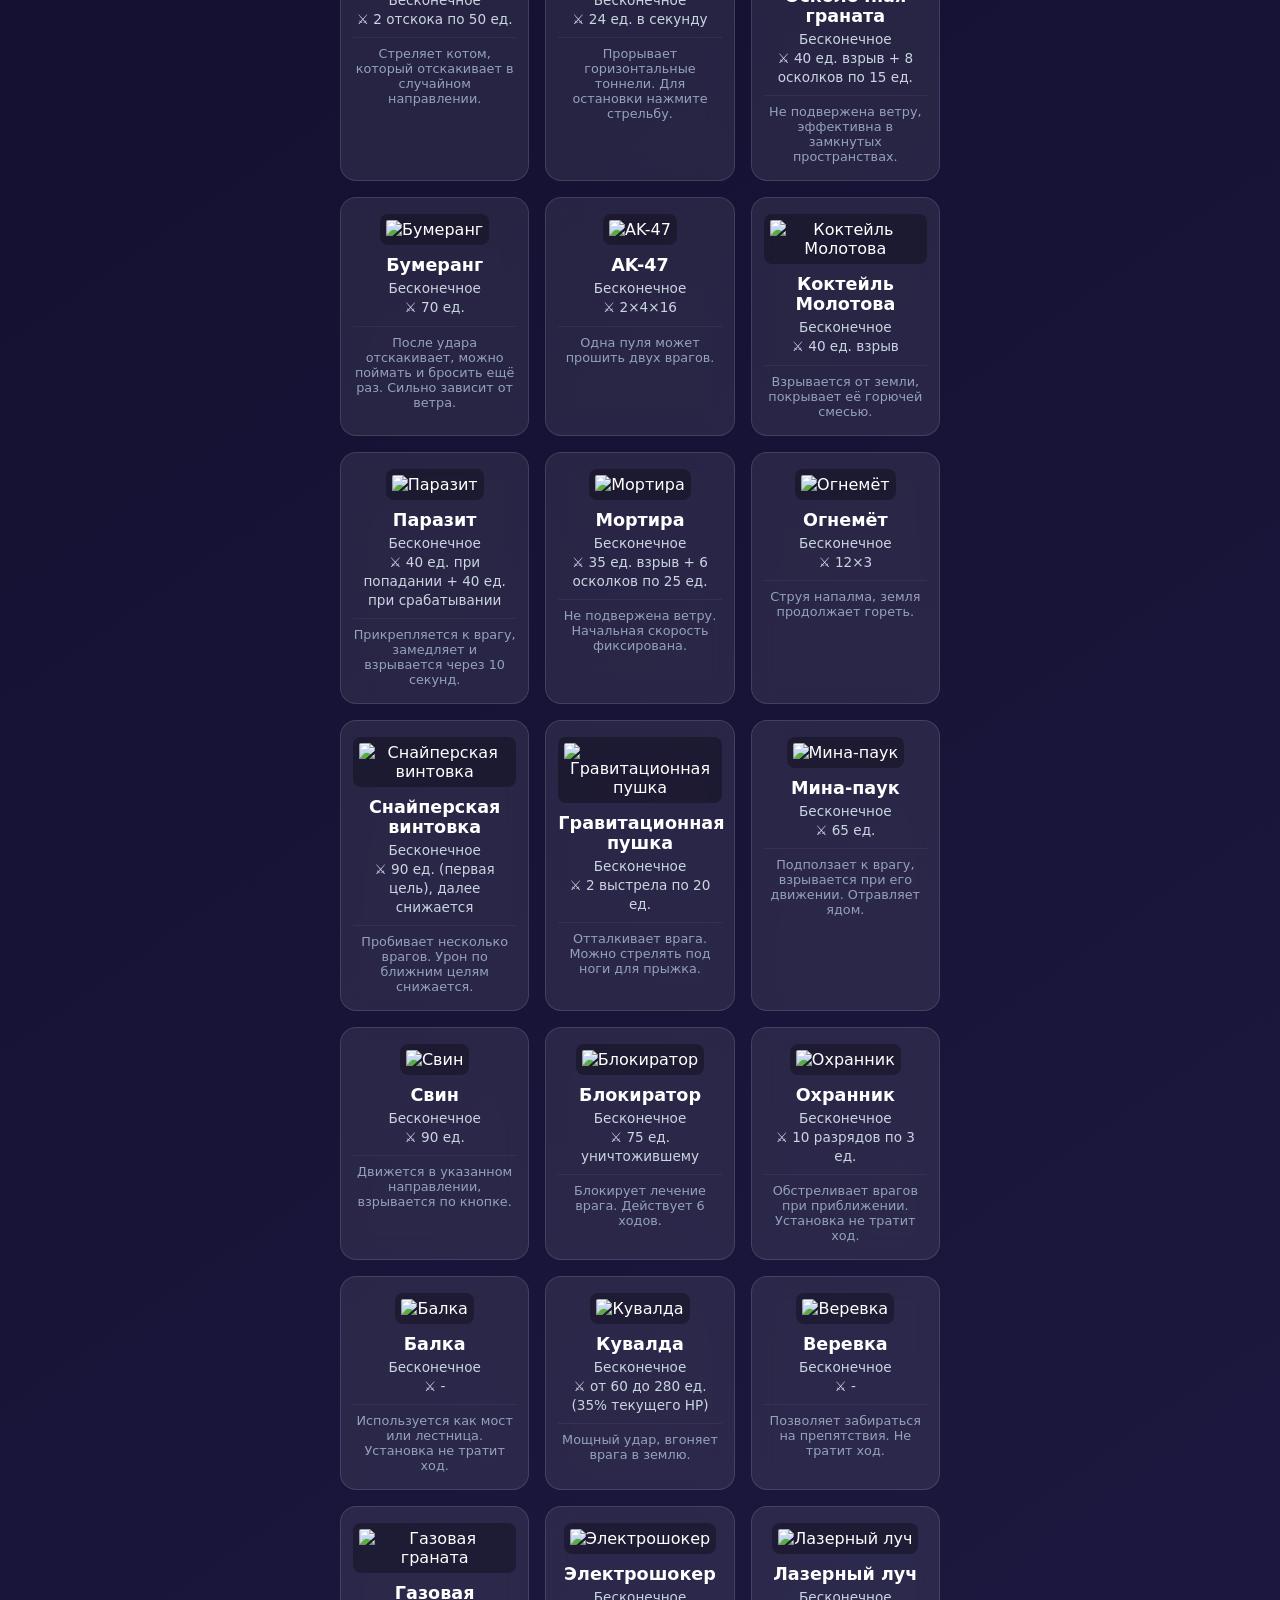
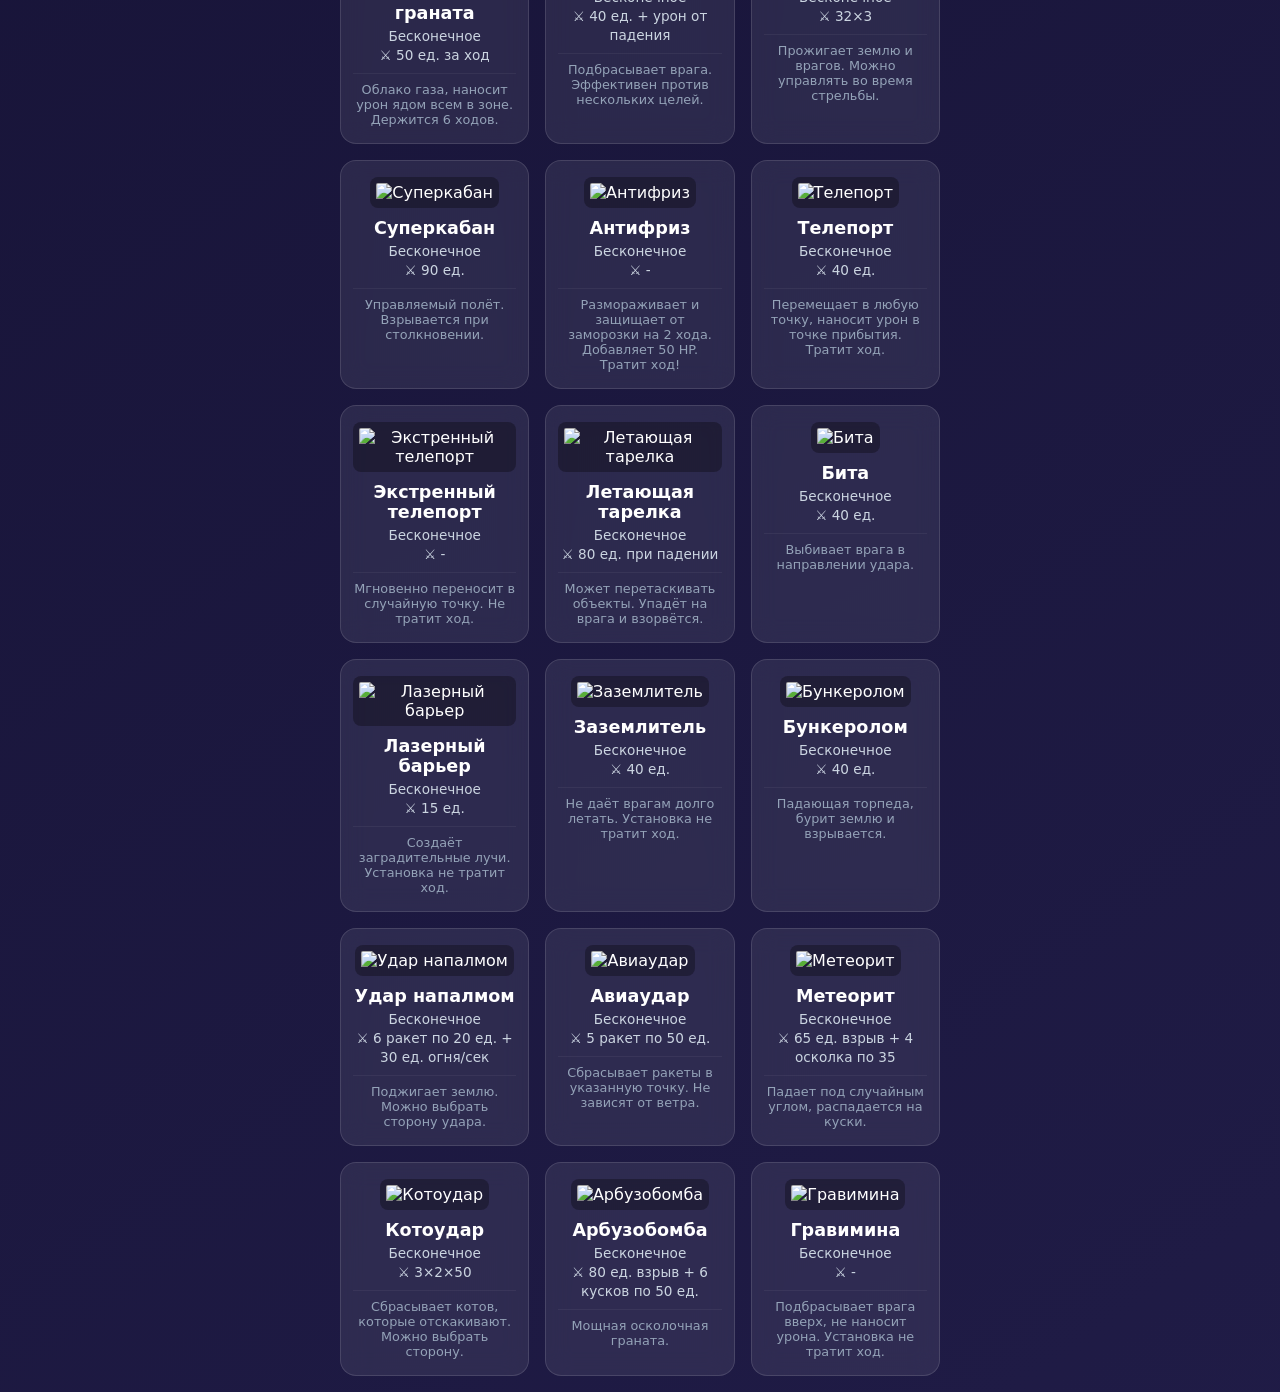
==== commit 271b0ed6: "Update arsenal.html" ====
--- a/arsenal.html
+++ b/arsenal.html
@@ -96,7 +96,7 @@
 
     <div id="upgrade-tab" class="tab-content">
       <p style="color: #fcd34d; text-align: center; font-weight: 600; margin-bottom: 12px;">
-        🔥 Самый нужный арсенал для битв
+        🔥 Больше ресурсов - Меньше стоимость.
       </p>
       <!-- Подсказка -->
       <div class="tip-text">👆 Нажми на иконку — она увеличится</div>
